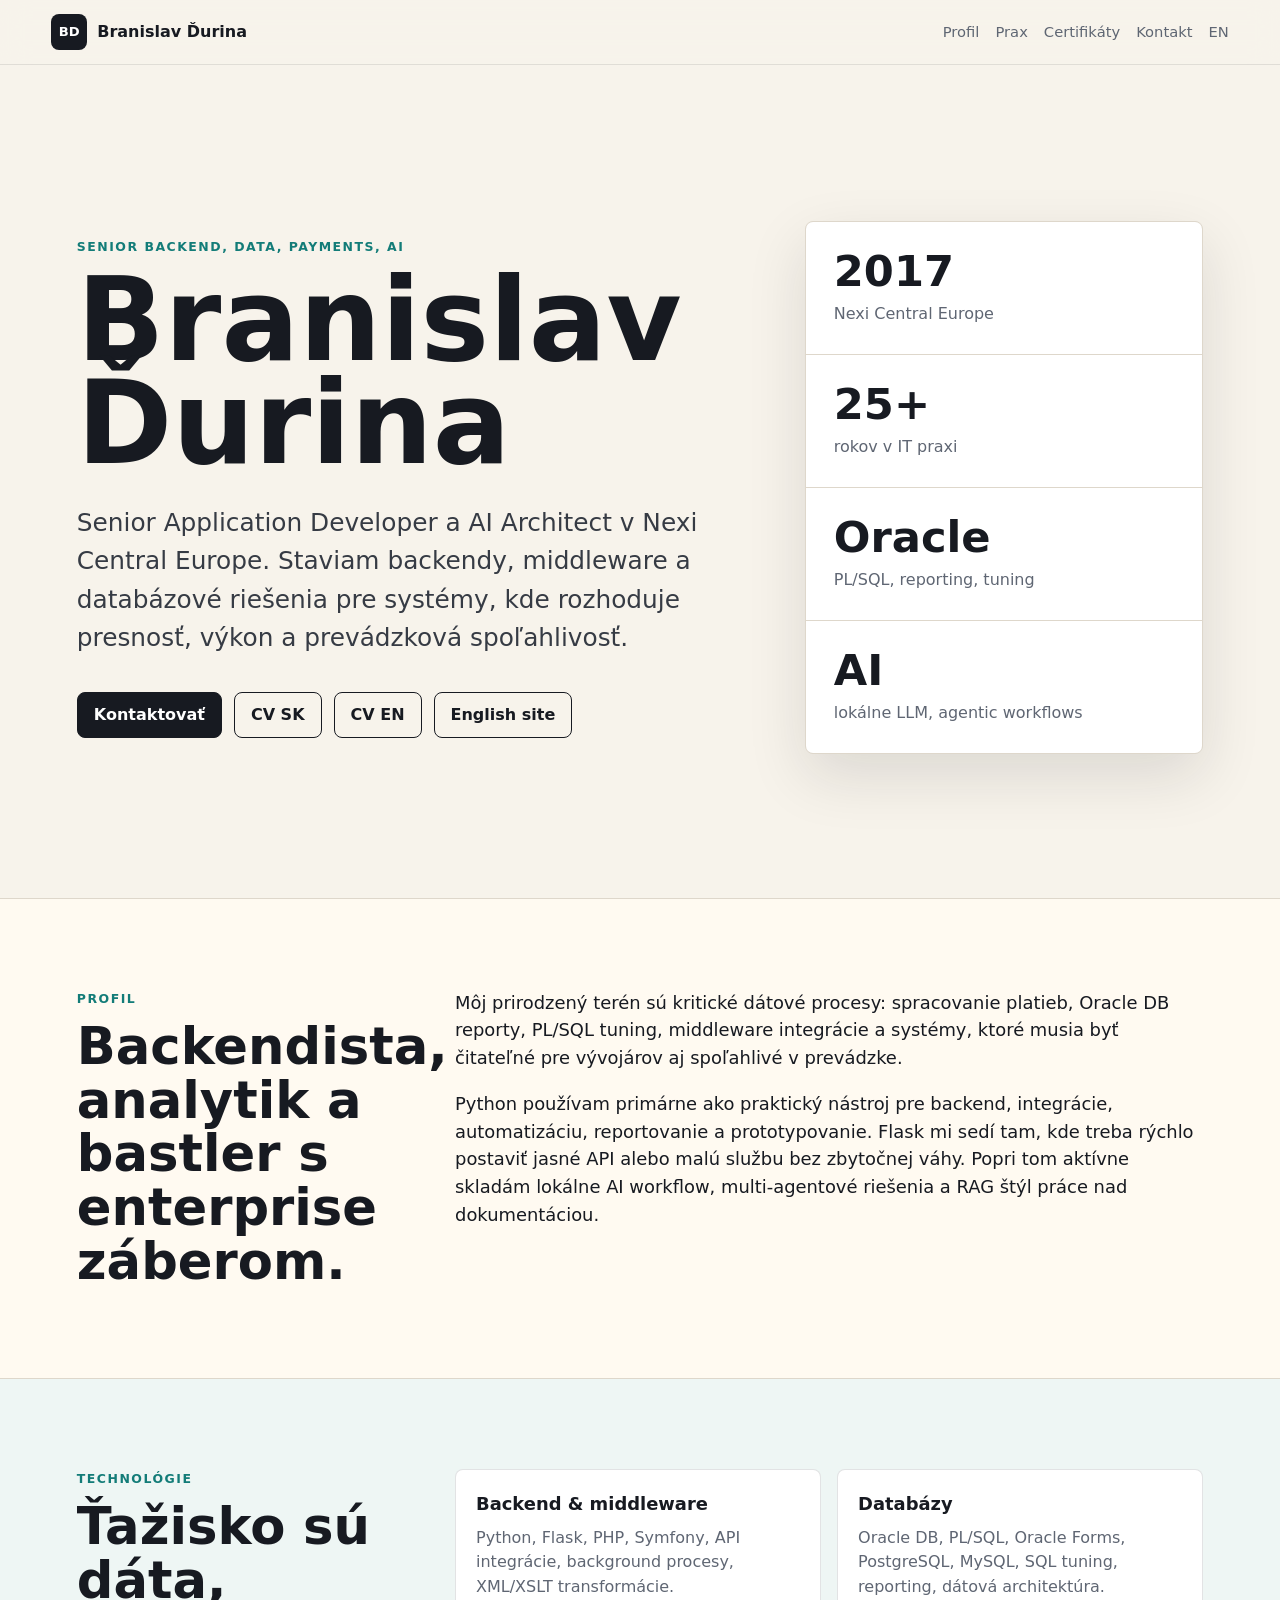
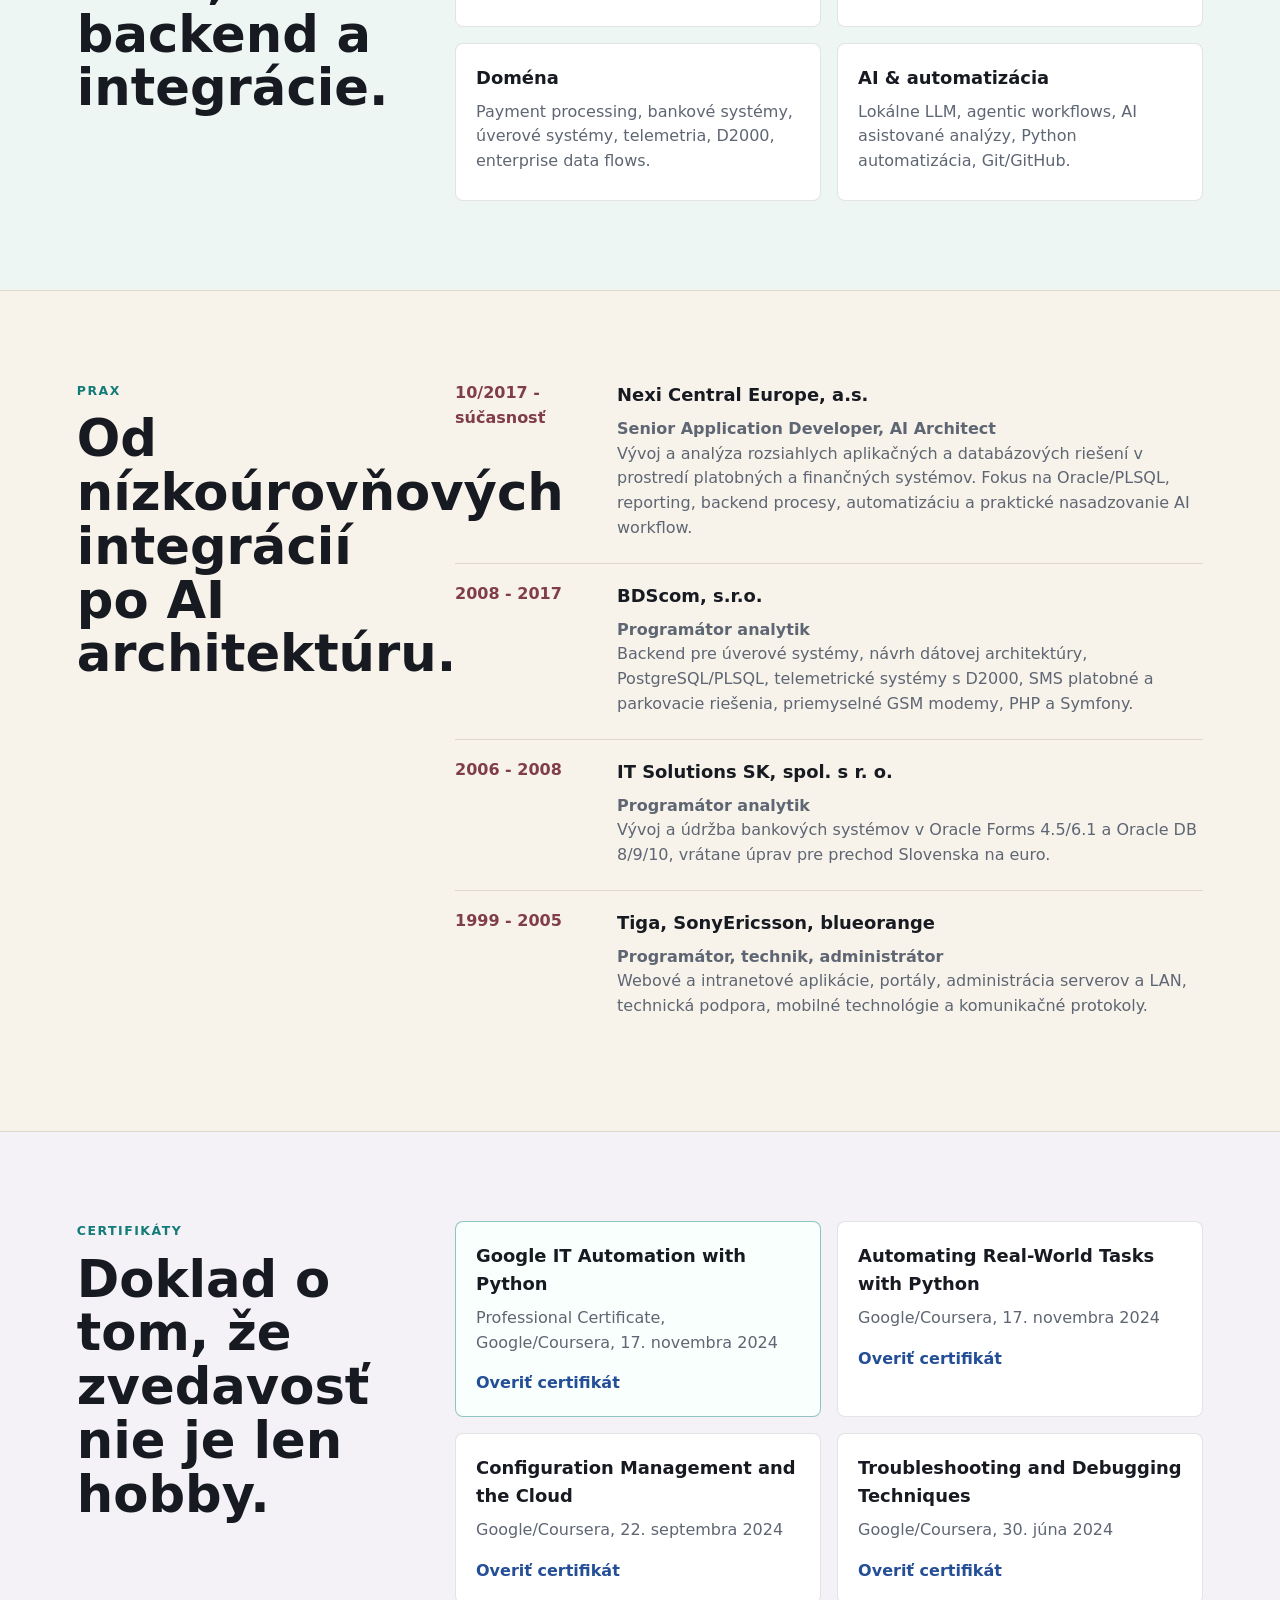
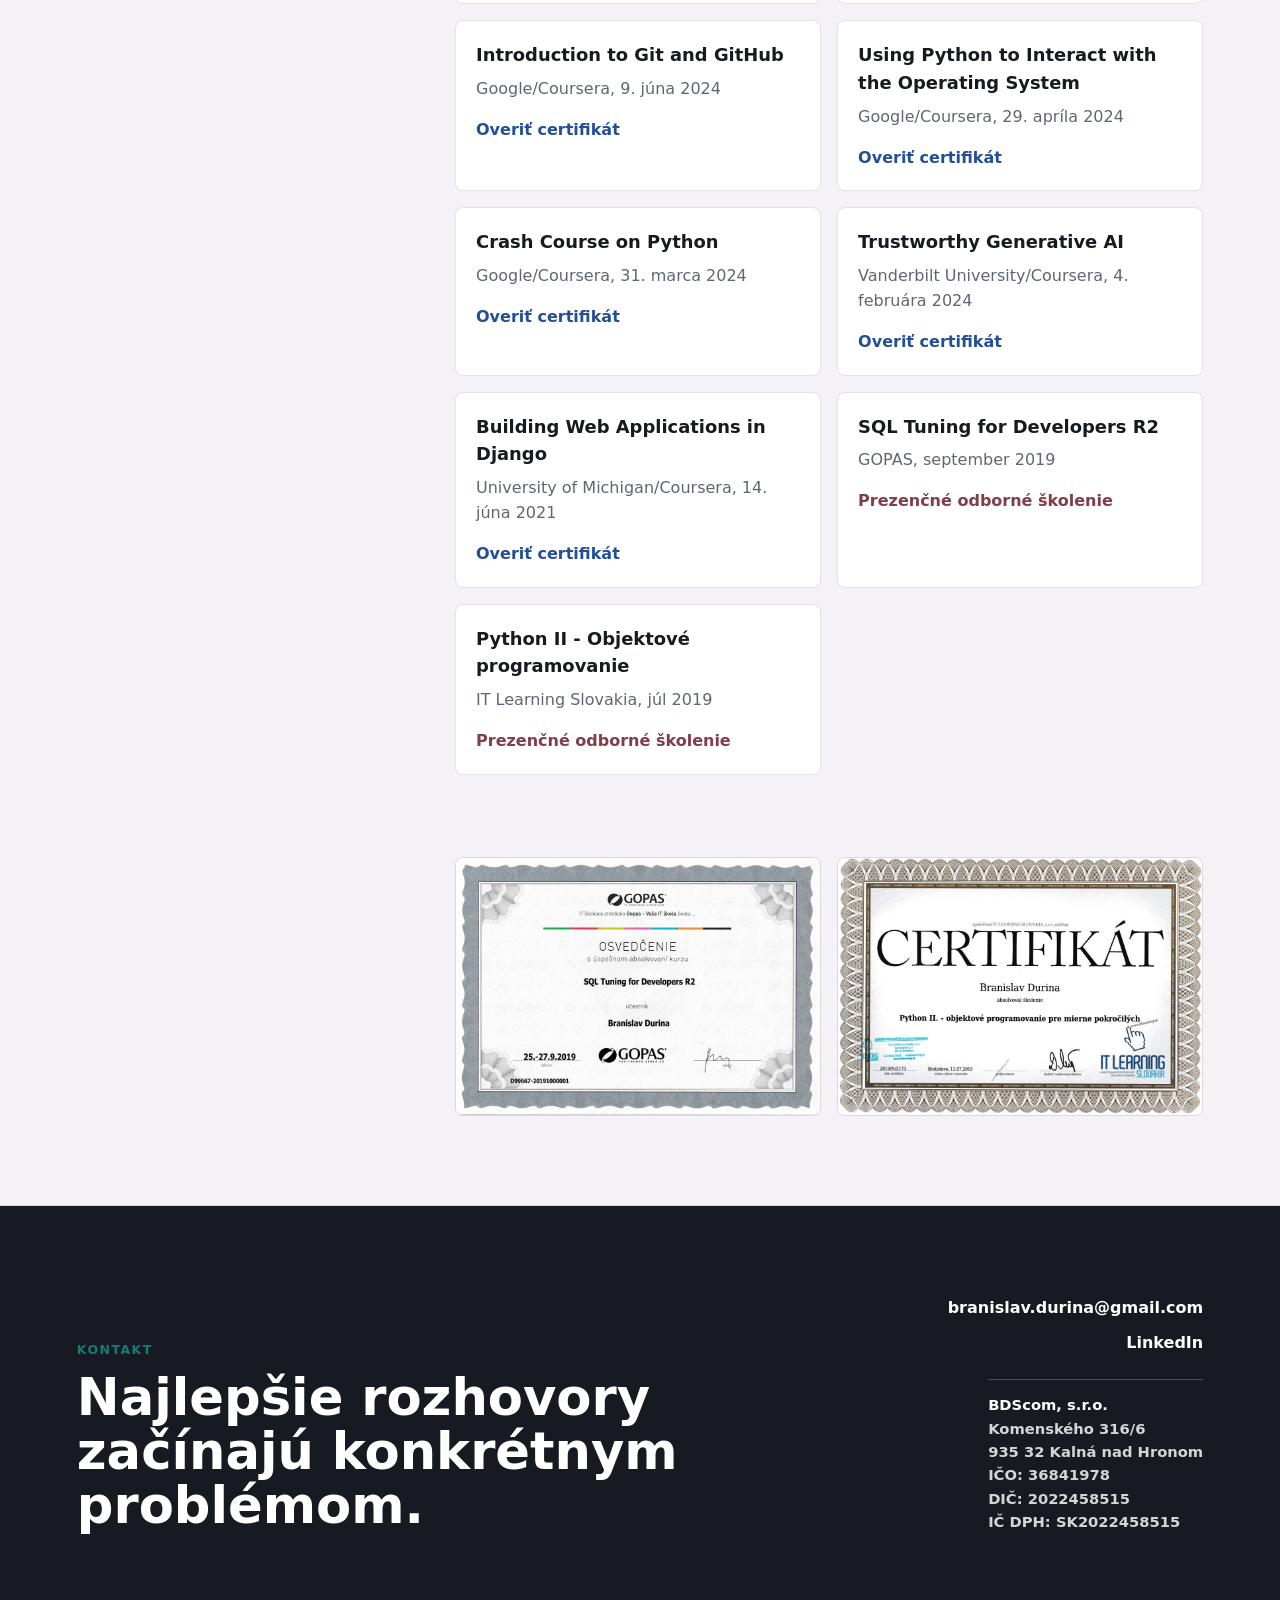
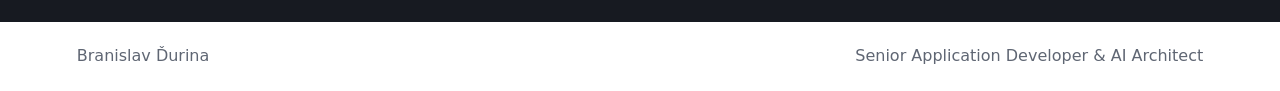
==== index.html @ f78b5ceb "Oprava nazvu domeny/odkazu na GitHub v index.html a index-en.html" ====
<!doctype html>
<html lang="sk">
<head>
  <meta charset="utf-8">
  <meta name="viewport" content="width=device-width, initial-scale=1">
  <title>Branislav Ďurina | Senior Application Developer & AI Architect</title>
  <meta name="description" content="Osobná prezentácia Branislava Ďurinu: senior backend vývoj, Oracle/PL/SQL, payment processing, middleware a AI architektúra.">
  <meta property="og:title" content="Branislav Ďurina | Senior Application Developer & AI Architect">
  <meta property="og:description" content="Backend, databázy, platobné systémy, middleware a praktická AI architektúra.">
  <meta property="og:type" content="website">
  <link rel="stylesheet" href="styles.css">
  <script type="application/ld+json">
  {
    "@context": "https://schema.org",
    "@type": "Person",
    "name": "Branislav Ďurina",
    "jobTitle": "Senior Application Developer, AI Architect",
    "email": "mailto:branislav.durina@gmail.com",
    "url": "https://branislavdurina.github.io/",
    "sameAs": ["https://www.linkedin.com/in/branislav-durina-622121284/"],
    "worksFor": {
      "@type": "Organization",
      "name": "Nexi Central Europe, a.s."
    },
    "knowsAbout": ["Python", "Flask", "Oracle Database", "PL/SQL", "PostgreSQL", "Payment processing", "Middleware", "AI architecture", "Agentic workflows"]
  }
  </script>
  <script type="text/javascript">
    (function(c,l,a,r,i,t,y){
        c[a]=c[a]||function(){(c[a].q=c[a].q||[]).push(arguments)};
        t=l.createElement(r);t.async=1;t.src="https://www.clarity.ms/tag/"+i;
        y=l.getElementsByTagName(r)[0];y.parentNode.insertBefore(t,y);
    })(window, document, "clarity", "script", "x1aprv303j");
</script>
</head>
<body>
  <header class="site-header">
    <a class="brand" href="#top" aria-label="Branislav Ďurina">
      <span class="brand-mark">BD</span>
      <span>Branislav Ďurina</span>
    </a>
    <nav class="nav" aria-label="Hlavná navigácia">
      <a href="#profile">Profil</a>
      <a href="#experience">Prax</a>
      <a href="#certificates">Certifikáty</a>
      <a href="#contact">Kontakt</a>
      <a href="index-en.html" lang="en">EN</a>
    </nav>
  </header>

  <main id="top">
    <section class="hero" aria-labelledby="hero-title">
      <div class="hero-copy">
        <p class="eyebrow">Senior backend, data, payments, AI</p>
        <h1 id="hero-title">Branislav Ďurina</h1>
        <p class="lead">
          Senior Application Developer a AI Architect v Nexi Central Europe.
          Staviam backendy, middleware a databázové riešenia pre systémy, kde
          rozhoduje presnosť, výkon a prevádzková spoľahlivosť.
        </p>
        <div class="hero-actions" aria-label="Rýchle odkazy">
          <a class="button primary" href="mailto:branislav.durina@gmail.com">Kontaktovať</a>
          <a class="button" href="cv-sk.html">CV SK</a>
          <a class="button" href="cv-en.html">CV EN</a>
          <a class="button" href="index-en.html" lang="en">English site</a>
        </div>
      </div>
      <aside class="signal-panel" aria-label="Profesionálne zameranie">
        <div>
          <span class="metric">2017</span>
          <span class="metric-label">Nexi Central Europe</span>
        </div>
        <div>
          <span class="metric">25+</span>
          <span class="metric-label">rokov v IT praxi</span>
        </div>
        <div>
          <span class="metric">Oracle</span>
          <span class="metric-label">PL/SQL, reporting, tuning</span>
        </div>
        <div>
          <span class="metric">AI</span>
          <span class="metric-label">lokálne LLM, agentic workflows</span>
        </div>
      </aside>
    </section>

    <section id="profile" class="band intro-band">
      <div class="section-heading">
        <p class="eyebrow">Profil</p>
        <h2>Backendista, analytik a bastler s enterprise záberom.</h2>
      </div>
      <div class="prose">
        <p>
          Môj prirodzený terén sú kritické dátové procesy: spracovanie platieb,
          Oracle DB reporty, PL/SQL tuning, middleware integrácie a systémy,
          ktoré musia byť čitateľné pre vývojárov aj spoľahlivé v prevádzke.
        </p>
        <p>
          Python používam primárne ako praktický nástroj pre backend, integrácie,
          automatizáciu, reportovanie a prototypovanie. Flask mi sedí tam, kde
          treba rýchlo postaviť jasné API alebo malú službu bez zbytočnej váhy.
          Popri tom aktívne skladám lokálne AI workflow, multi-agentové riešenia
          a RAG štýl práce nad dokumentáciou.
        </p>
      </div>
    </section>

    <section class="band stack-band" aria-labelledby="stack-title">
      <div class="section-heading">
        <p class="eyebrow">Technológie</p>
        <h2 id="stack-title">Ťažisko sú dáta, backend a integrácie.</h2>
      </div>
      <div class="stack-grid">
        <article class="stack-item">
          <h3>Backend & middleware</h3>
          <p>Python, Flask, PHP, Symfony, API integrácie, background procesy, XML/XSLT transformácie.</p>
        </article>
        <article class="stack-item">
          <h3>Databázy</h3>
          <p>Oracle DB, PL/SQL, Oracle Forms, PostgreSQL, MySQL, SQL tuning, reporting, dátová architektúra.</p>
        </article>
        <article class="stack-item">
          <h3>Doména</h3>
          <p>Payment processing, bankové systémy, úverové systémy, telemetria, D2000, enterprise data flows.</p>
        </article>
        <article class="stack-item">
          <h3>AI & automatizácia</h3>
          <p>Lokálne LLM, agentic workflows, AI asistované analýzy, Python automatizácia, Git/GitHub.</p>
        </article>
      </div>
    </section>

    <section id="experience" class="band timeline-band" aria-labelledby="experience-title">
      <div class="section-heading">
        <p class="eyebrow">Prax</p>
        <h2 id="experience-title">Od nízkoúrovňových integrácií po AI architektúru.</h2>
      </div>
      <div class="timeline">
        <article class="timeline-item">
          <div class="time">10/2017 - súčasnosť</div>
          <div>
            <h3>Nexi Central Europe, a.s.</h3>
            <p class="role">Senior Application Developer, AI Architect</p>
            <p>Vývoj a analýza rozsiahlych aplikačných a databázových riešení v prostredí platobných a finančných systémov. Fokus na Oracle/PLSQL, reporting, backend procesy, automatizáciu a praktické nasadzovanie AI workflow.</p>
          </div>
        </article>
        <article class="timeline-item">
          <div class="time">2008 - 2017</div>
          <div>
            <h3>BDScom, s.r.o.</h3>
            <p class="role">Programátor analytik</p>
            <p>Backend pre úverové systémy, návrh dátovej architektúry, PostgreSQL/PLSQL, telemetrické systémy s D2000, SMS platobné a parkovacie riešenia, priemyselné GSM modemy, PHP a Symfony.</p>
          </div>
        </article>
        <article class="timeline-item">
          <div class="time">2006 - 2008</div>
          <div>
            <h3>IT Solutions SK, spol. s r. o.</h3>
            <p class="role">Programátor analytik</p>
            <p>Vývoj a údržba bankových systémov v Oracle Forms 4.5/6.1 a Oracle DB 8/9/10, vrátane úprav pre prechod Slovenska na euro.</p>
          </div>
        </article>
        <article class="timeline-item">
          <div class="time">1999 - 2005</div>
          <div>
            <h3>Tiga, SonyEricsson, blueorange</h3>
            <p class="role">Programátor, technik, administrátor</p>
            <p>Webové a intranetové aplikácie, portály, administrácia serverov a LAN, technická podpora, mobilné technológie a komunikačné protokoly.</p>
          </div>
        </article>
      </div>
    </section>

    <section id="certificates" class="band cert-band" aria-labelledby="cert-title">
      <div class="section-heading">
        <p class="eyebrow">Certifikáty</p>
        <h2 id="cert-title">Doklad o tom, že zvedavosť nie je len hobby.</h2>
      </div>
      <div class="cert-grid">
        <article class="cert-card featured">
          <h3>Google IT Automation with Python</h3>
          <p>Professional Certificate, Google/Coursera, 17. novembra 2024</p>
          <a href="https://coursera.org/verify/professional-cert/6PUX1613VMT2">Overiť certifikát</a>
        </article>
        <article class="cert-card">
          <h3>Automating Real-World Tasks with Python</h3>
          <p>Google/Coursera, 17. novembra 2024</p>
          <a href="https://coursera.org/verify/0P07EY0A3JIQ">Overiť certifikát</a>
        </article>
        <article class="cert-card">
          <h3>Configuration Management and the Cloud</h3>
          <p>Google/Coursera, 22. septembra 2024</p>
          <a href="https://coursera.org/verify/G2LVGT5CZKJ5">Overiť certifikát</a>
        </article>
        <article class="cert-card">
          <h3>Troubleshooting and Debugging Techniques</h3>
          <p>Google/Coursera, 30. júna 2024</p>
          <a href="https://coursera.org/verify/4E97GPVCS6V2">Overiť certifikát</a>
        </article>
        <article class="cert-card">
          <h3>Introduction to Git and GitHub</h3>
          <p>Google/Coursera, 9. júna 2024</p>
          <a href="https://coursera.org/verify/ED6C5YABGMQM">Overiť certifikát</a>
        </article>
        <article class="cert-card">
          <h3>Using Python to Interact with the Operating System</h3>
          <p>Google/Coursera, 29. apríla 2024</p>
          <a href="https://coursera.org/verify/3Q5EME3G4PT9">Overiť certifikát</a>
        </article>
        <article class="cert-card">
          <h3>Crash Course on Python</h3>
          <p>Google/Coursera, 31. marca 2024</p>
          <a href="https://coursera.org/verify/9P7S3YLVNGZR">Overiť certifikát</a>
        </article>
        <article class="cert-card">
          <h3>Trustworthy Generative AI</h3>
          <p>Vanderbilt University/Coursera, 4. februára 2024</p>
          <a href="https://coursera.org/verify/542493R3677S">Overiť certifikát</a>
        </article>
        <article class="cert-card">
          <h3>Building Web Applications in Django</h3>
          <p>University of Michigan/Coursera, 14. júna 2021</p>
          <a href="https://coursera.org/verify/PNFKXG9GSY5X">Overiť certifikát</a>
        </article>
        <article class="cert-card">
          <h3>SQL Tuning for Developers R2</h3>
          <p>GOPAS, september 2019</p>
          <span class="cert-note">Prezenčné odborné školenie</span>
        </article>
        <article class="cert-card">
          <h3>Python II - Objektové programovanie</h3>
          <p>IT Learning Slovakia, júl 2019</p>
          <span class="cert-note">Prezenčné odborné školenie</span>
        </article>
      </div>
      <div class="certificate-media" aria-label="Náhľady prezenčných certifikátov">
        <img src="assets/certificate-1.jpg" alt="Náhľad prezenčného odborného certifikátu Branislava Ďurinu">
        <img src="assets/certificate-2.jpg" alt="Náhľad prezenčného odborného certifikátu Branislava Ďurinu">
      </div>
    </section>

    <section id="contact" class="contact-band" aria-labelledby="contact-title">
      <div>
        <p class="eyebrow">Kontakt</p>
        <h2 id="contact-title">Najlepšie rozhovory začínajú konkrétnym problémom.</h2>
      </div>
      <div class="contact-links">
        <a href="mailto:branislav.durina@gmail.com">branislav.durina@gmail.com</a>
        <a href="https://www.linkedin.com/in/branislav-durina-622121284/">LinkedIn</a>
        <div class="company-card" aria-label="Firemné údaje">
          <strong>BDScom, s.r.o.</strong>
          <span>Komenského 316/6</span>
          <span>935 32 Kalná nad Hronom</span>
          <span>IČO: 36841978</span>
          <span>DIČ: 2022458515</span>
          <span>IČ DPH: SK2022458515</span>
        </div>
      </div>
    </section>
  </main>

  <footer class="footer">
    <span>Branislav Ďurina</span>
    <span>Senior Application Developer & AI Architect</span>
  </footer>
</body>
</html>
---- styles.css ----
:root {
  --ink: #171a21;
  --muted: #5f6673;
  --paper: #f7f3eb;
  --surface: #ffffff;
  --line: #ded7cb;
  --teal: #137c78;
  --blue: #244f96;
  --wine: #803d4a;
  --amber: #b47b22;
  --shadow: 0 22px 60px rgba(23, 26, 33, 0.12);
}

* {
  box-sizing: border-box;
}

html {
  scroll-behavior: smooth;
}

body {
  margin: 0;
  color: var(--ink);
  background: var(--paper);
  font-family: Inter, ui-sans-serif, system-ui, -apple-system, BlinkMacSystemFont, "Segoe UI", sans-serif;
  line-height: 1.55;
}

a {
  color: inherit;
}

.site-header {
  position: sticky;
  top: 0;
  z-index: 10;
  display: flex;
  align-items: center;
  justify-content: space-between;
  gap: 24px;
  padding: 14px clamp(18px, 4vw, 56px);
  border-bottom: 1px solid rgba(23, 26, 33, 0.1);
  background: rgba(247, 243, 235, 0.92);
  backdrop-filter: blur(14px);
}

.brand {
  display: inline-flex;
  align-items: center;
  gap: 10px;
  text-decoration: none;
  font-weight: 760;
}

.brand-mark {
  display: grid;
  width: 36px;
  height: 36px;
  place-items: center;
  border-radius: 8px;
  color: #fff;
  background: var(--ink);
  font-size: 0.82rem;
}

.nav {
  display: flex;
  flex-wrap: wrap;
  justify-content: flex-end;
  gap: 16px;
  color: var(--muted);
  font-size: 0.92rem;
}

.nav a,
.contact-links a,
.cert-card a {
  text-decoration: none;
}

.nav a:hover,
.contact-links a:hover,
.cert-card a:hover {
  color: var(--teal);
}

.hero {
  min-height: calc(100vh - 66px);
  display: grid;
  grid-template-columns: minmax(0, 1.25fr) minmax(280px, 0.75fr);
  align-items: center;
  gap: clamp(28px, 5vw, 72px);
  padding: clamp(48px, 7vw, 96px) clamp(18px, 6vw, 88px) clamp(42px, 6vw, 80px);
  border-bottom: 1px solid var(--line);
}

.hero h1 {
  margin: 0;
  font-size: clamp(3.4rem, 9vw, 8.5rem);
  line-height: 0.9;
  letter-spacing: 0;
}

.lead {
  max-width: 780px;
  margin: 28px 0 0;
  font-size: clamp(1.15rem, 2.1vw, 1.55rem);
  color: #363b44;
}

.eyebrow {
  margin: 0 0 12px;
  color: var(--teal);
  font-size: 0.78rem;
  font-weight: 800;
  letter-spacing: 0.12em;
  text-transform: uppercase;
}

.hero-actions {
  display: flex;
  flex-wrap: wrap;
  gap: 12px;
  margin-top: 34px;
}

.button {
  display: inline-flex;
  min-height: 44px;
  align-items: center;
  justify-content: center;
  padding: 10px 16px;
  border: 1px solid var(--ink);
  border-radius: 8px;
  background: transparent;
  color: var(--ink);
  text-decoration: none;
  font-weight: 760;
}

.button.primary {
  background: var(--ink);
  color: #fff;
}

.signal-panel {
  display: grid;
  gap: 1px;
  overflow: hidden;
  border: 1px solid var(--line);
  border-radius: 8px;
  background: var(--line);
  box-shadow: var(--shadow);
}

.signal-panel > div {
  padding: clamp(18px, 3vw, 28px);
  background: var(--surface);
}

.metric {
  display: block;
  font-size: clamp(1.6rem, 4vw, 2.7rem);
  line-height: 1;
  font-weight: 840;
}

.metric-label {
  display: block;
  margin-top: 8px;
  color: var(--muted);
}

.band {
  display: grid;
  grid-template-columns: minmax(220px, 0.42fr) minmax(0, 1fr);
  gap: clamp(28px, 5vw, 72px);
  padding: clamp(56px, 7vw, 96px) clamp(18px, 6vw, 88px);
  border-bottom: 1px solid var(--line);
}

.intro-band {
  background: #fffaf1;
}

.stack-band {
  background: #eef6f4;
}

.timeline-band {
  background: #f7f3eb;
}

.cert-band {
  background: #f4f1f7;
}

.section-heading h2,
.contact-band h2 {
  margin: 0;
  max-width: 680px;
  font-size: clamp(1.8rem, 4vw, 3.5rem);
  line-height: 1.05;
  letter-spacing: 0;
}

.prose {
  max-width: 820px;
  font-size: clamp(1.03rem, 1.4vw, 1.22rem);
}

.prose p {
  margin: 0 0 18px;
}

.stack-grid,
.cert-grid {
  display: grid;
  grid-template-columns: repeat(2, minmax(0, 1fr));
  gap: 16px;
}

.stack-item,
.cert-card {
  min-height: 158px;
  padding: 20px;
  border: 1px solid rgba(23, 26, 33, 0.12);
  border-radius: 8px;
  background: var(--surface);
}

.stack-item h3,
.cert-card h3,
.timeline-item h3 {
  margin: 0 0 8px;
  font-size: 1.12rem;
}

.stack-item p,
.cert-card p,
.timeline-item p {
  margin: 0;
  color: var(--muted);
}

.cert-card a {
  display: inline-flex;
  margin-top: 16px;
  color: var(--blue);
  font-weight: 760;
}

.timeline {
  display: grid;
  gap: 18px;
}

.timeline-item {
  display: grid;
  grid-template-columns: 140px minmax(0, 1fr);
  gap: 22px;
  padding: 0 0 22px;
  border-bottom: 1px solid var(--line);
}

.timeline-item:last-child {
  border-bottom: 0;
}

.time {
  color: var(--wine);
  font-weight: 820;
}

.role {
  margin-bottom: 10px;
  color: var(--ink);
  font-weight: 740;
}

.certificate-media {
  grid-column: 2;
  display: grid;
  grid-template-columns: repeat(2, minmax(0, 1fr));
  gap: 16px;
  margin-top: 18px;
}

.certificate-media img {
  width: 100%;
  aspect-ratio: 1.414 / 1;
  object-fit: cover;
  border: 1px solid rgba(23, 26, 33, 0.16);
  border-radius: 8px;
  background: #fff;
}

.contact-band {
  display: grid;
  grid-template-columns: minmax(0, 1fr) auto;
  gap: 28px;
  align-items: end;
  padding: clamp(56px, 7vw, 96px) clamp(18px, 6vw, 88px);
  background: var(--ink);
  color: #fff;
}

.contact-links {
  display: grid;
  gap: 10px;
  justify-items: end;
  font-weight: 760;
}

.footer {
  display: flex;
  justify-content: space-between;
  gap: 18px;
  padding: 22px clamp(18px, 6vw, 88px);
  color: var(--muted);
  background: #fff;
}

@media (max-width: 860px) {
  .site-header {
    align-items: flex-start;
    flex-direction: column;
  }

  .nav {
    justify-content: flex-start;
  }

  .hero,
  .band,
  .contact-band {
    grid-template-columns: 1fr;
  }

  .hero {
    min-height: auto;
  }

  .certificate-media {
    grid-column: 1;
  }

  .contact-links {
    justify-items: start;
  }
}

@media (max-width: 620px) {
  .stack-grid,
  .cert-grid,
  .certificate-media {
    grid-template-columns: 1fr;
  }

  .timeline-item {
    grid-template-columns: 1fr;
    gap: 8px;
  }

  .footer {
    flex-direction: column;
  }
}

@media print {
  .site-header,
  .hero-actions,
  .footer {
    display: none;
  }

  body {
    background: #fff;
    color: #000;
  }

  .hero,
  .band,
  .contact-band {
    min-height: 0;
    display: block;
    padding: 24px 0;
    border-bottom: 1px solid #bbb;
    background: #fff;
    color: #000;
  }
}


.cert-card.featured {
  border-color: rgba(19, 124, 120, 0.45);
  background: #f8fffd;
}

.cert-note {
  display: inline-flex;
  margin-top: 16px;
  color: var(--wine);
  font-weight: 760;
}


.company-card {
  display: grid;
  gap: 2px;
  margin-top: 14px;
  padding-top: 14px;
  border-top: 1px solid rgba(255, 255, 255, 0.22);
  color: rgba(255, 255, 255, 0.82);
  font-size: 0.92rem;
  line-height: 1.45;
}

.company-card strong {
  color: #fff;
}
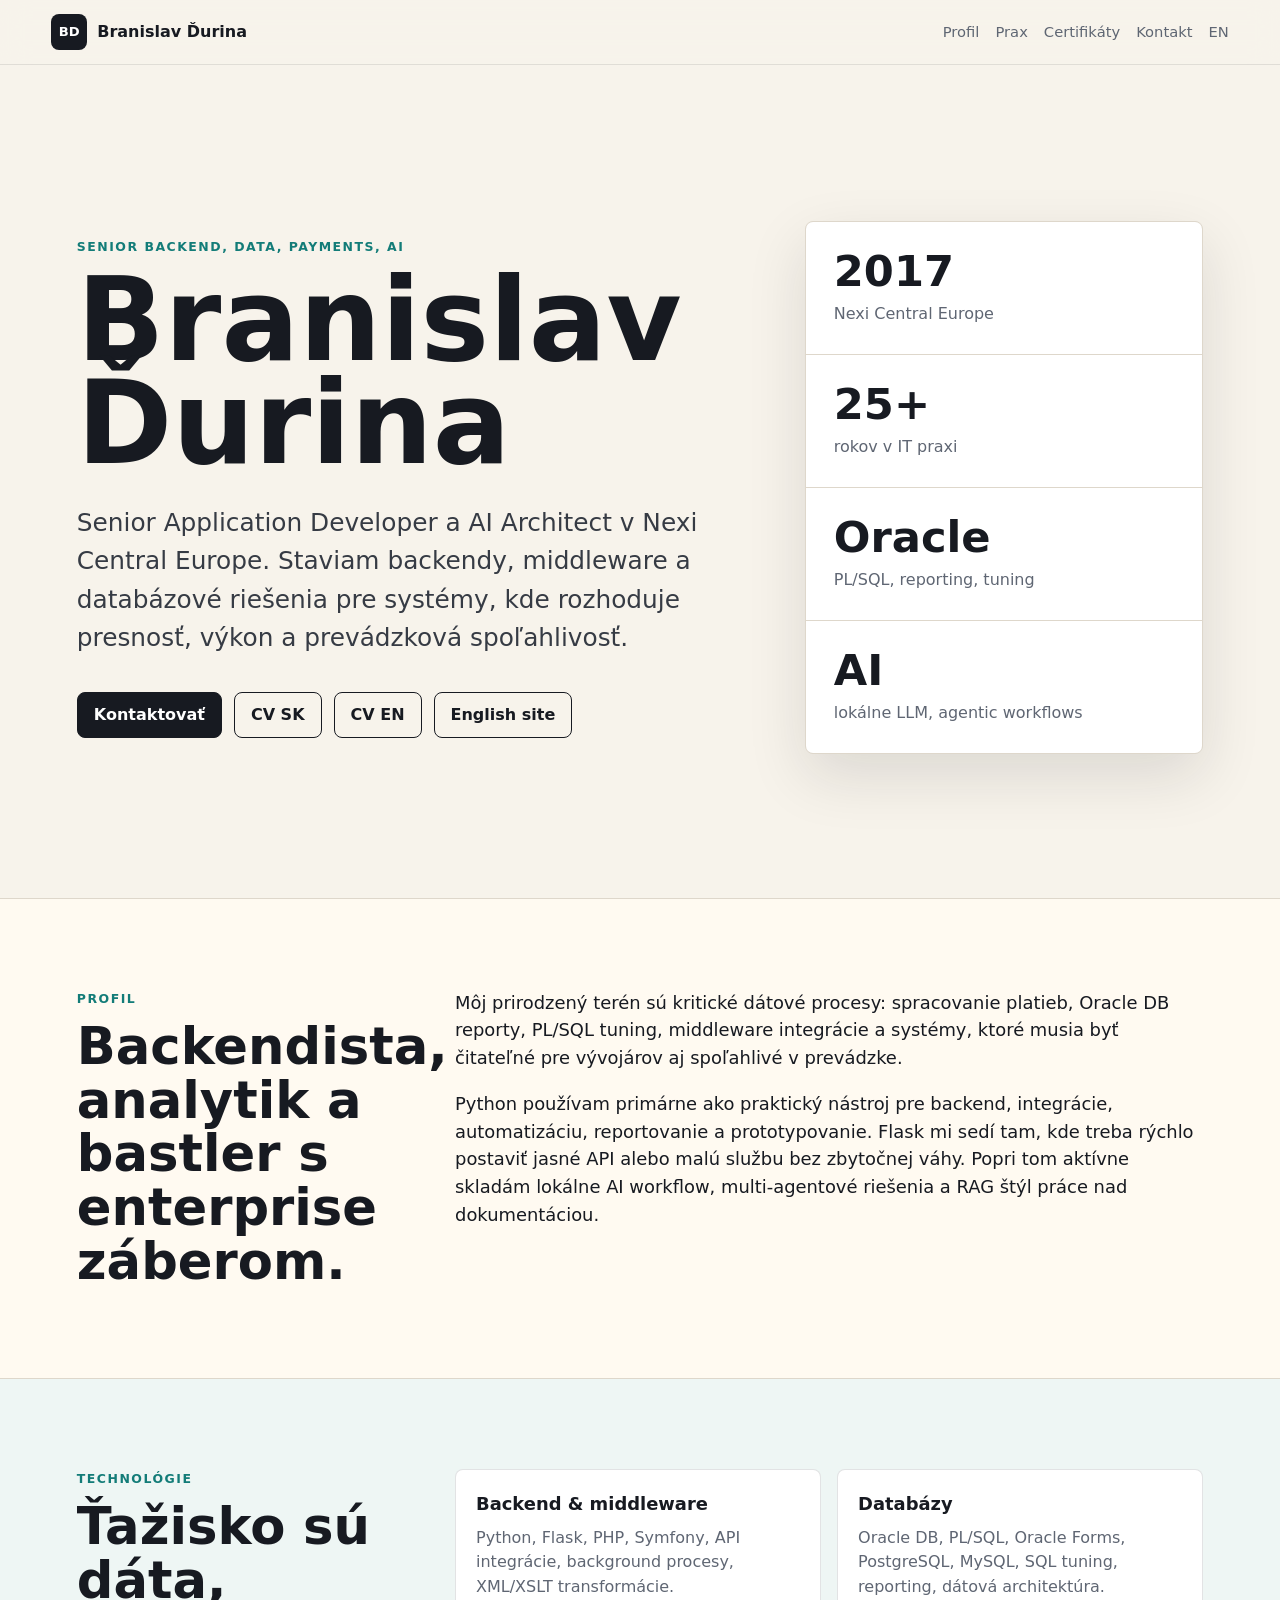
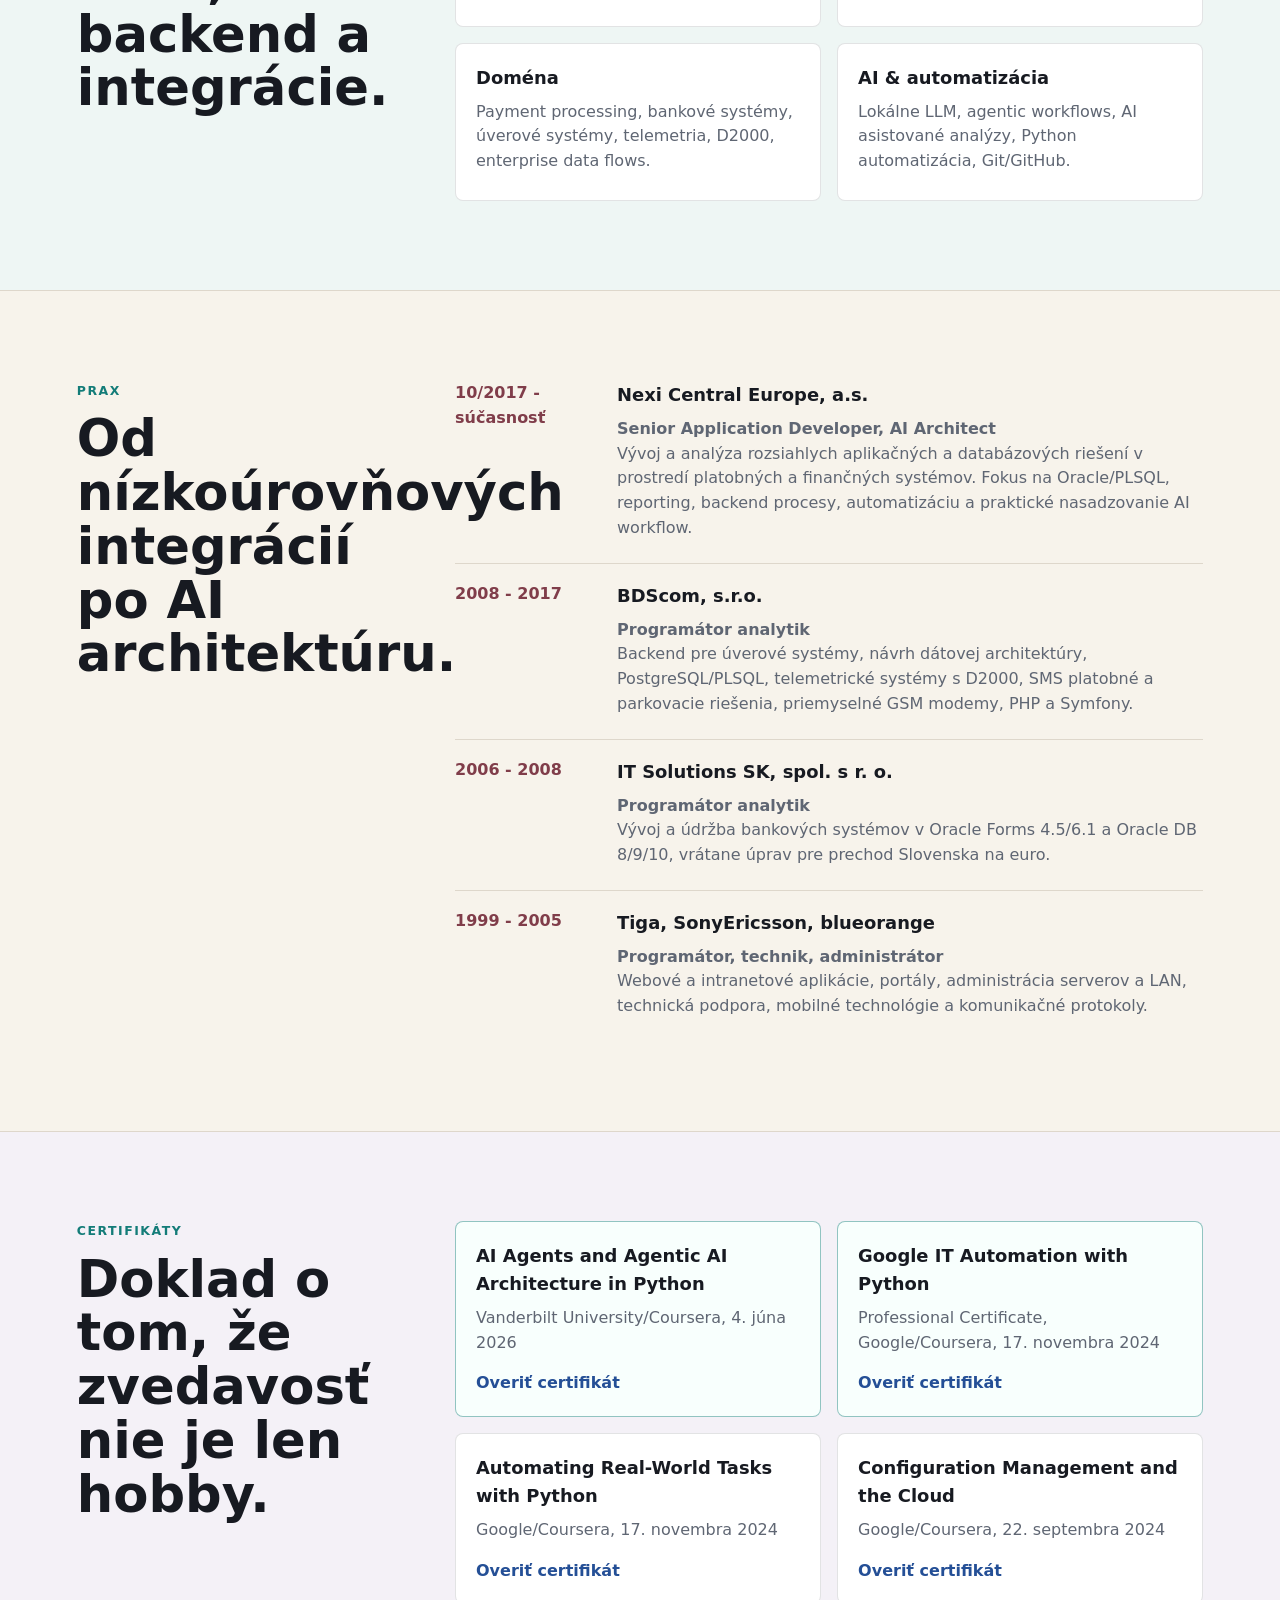
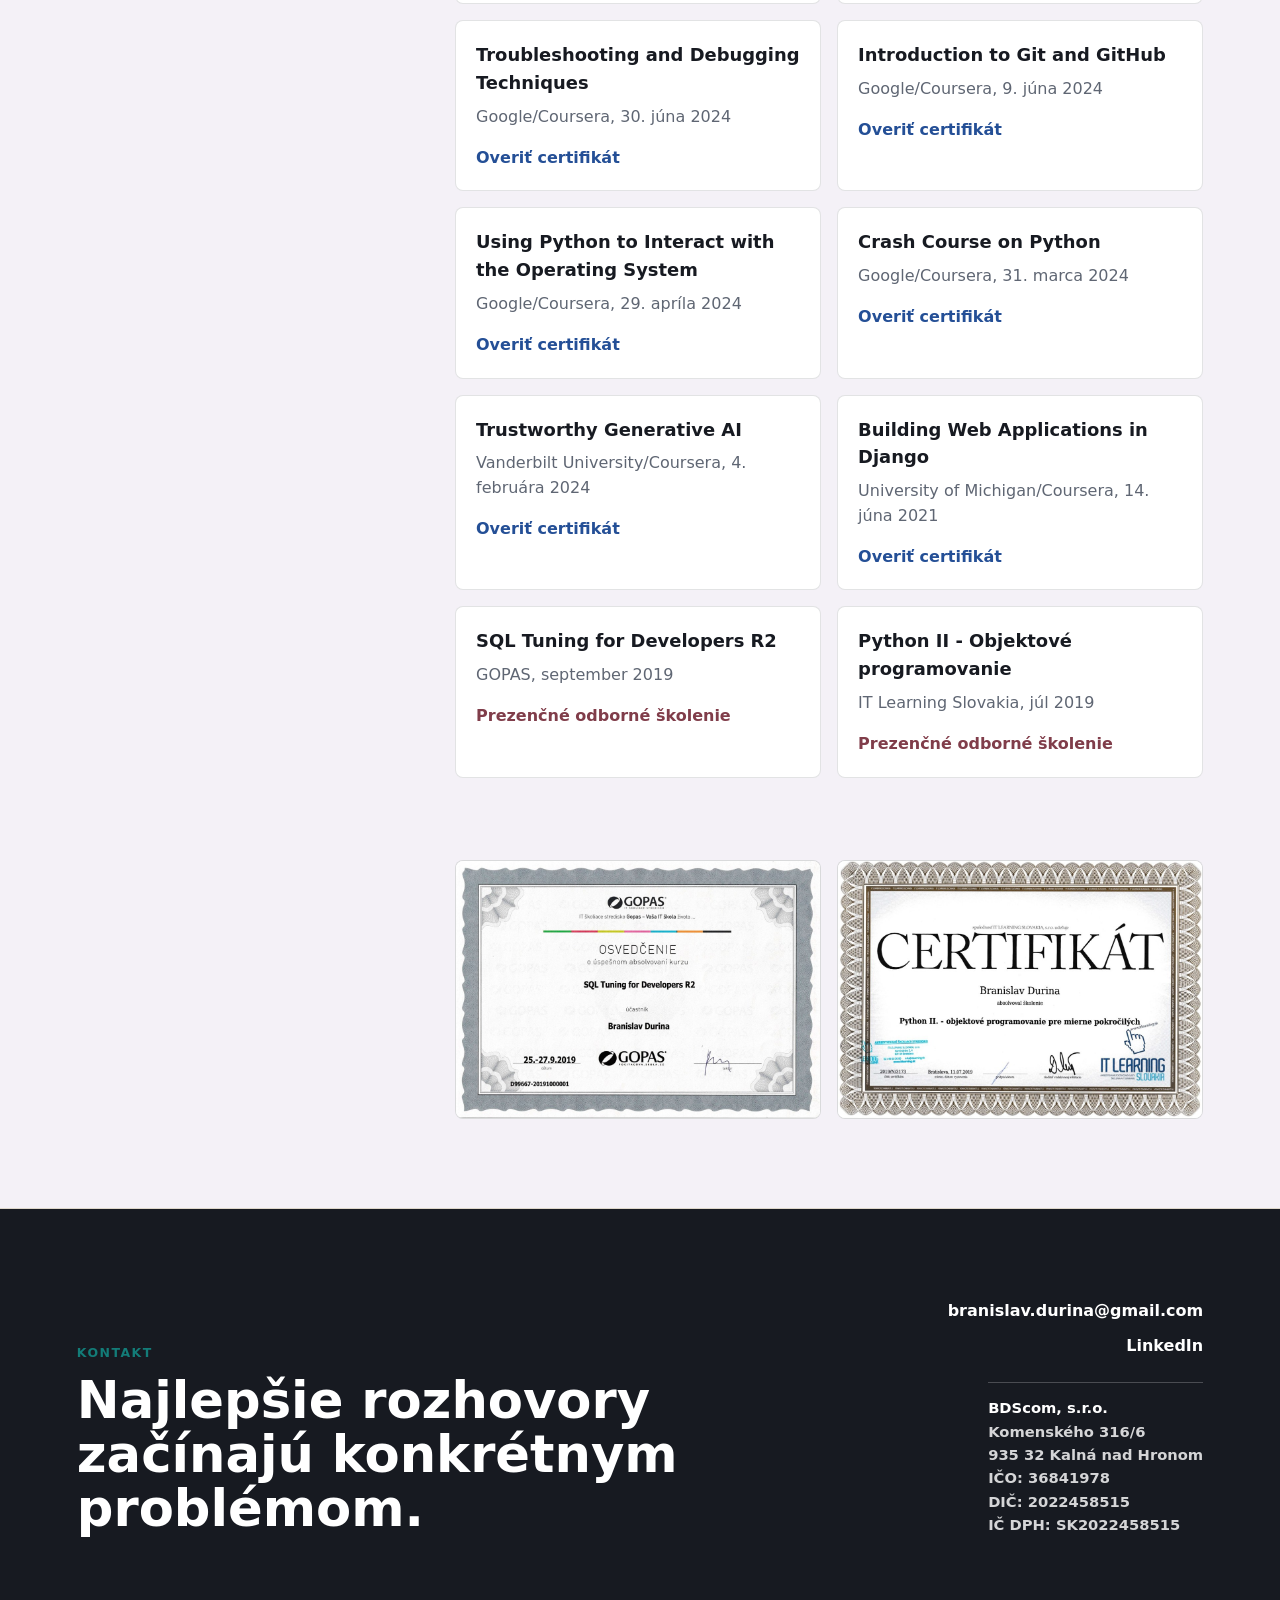
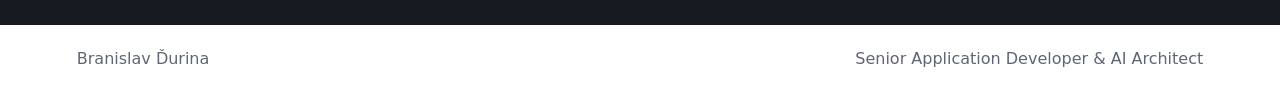
==== commit 3477b3cb: "AI certifikat z orchestracie" ====
--- a/index.html
+++ b/index.html
@@ -25,6 +25,15 @@
     "knowsAbout": ["Python", "Flask", "Oracle Database", "PL/SQL", "PostgreSQL", "Payment processing", "Middleware", "AI architecture", "Agentic workflows"]
   }
   </script>
+  <!-- Google tag (gtag.js) -->
+  <script async src="https://www.googletagmanager.com/gtag/js?id=G-E6BMVDV54V"></script>
+  <script>
+    window.dataLayer = window.dataLayer || [];
+    function gtag(){dataLayer.push(arguments);}
+    gtag('js', new Date());
+
+    gtag('config', 'G-E6BMVDV54V');
+  </script>
   <script type="text/javascript">
     (function(c,l,a,r,i,t,y){
         c[a]=c[a]||function(){(c[a].q=c[a].q||[]).push(arguments)};
@@ -179,6 +188,11 @@
       </div>
       <div class="cert-grid">
         <article class="cert-card featured">
+          <h3>AI Agents and Agentic AI Architecture in Python</h3>
+          <p>Vanderbilt University/Coursera, 4. júna 2026</p>
+          <a href="https://www.coursera.org/account/accomplishments/verify/810QAFETGCQF">Overiť certifikát</a>
+        </article>
+        <article class="cert-card featured">
           <h3>Google IT Automation with Python</h3>
           <p>Professional Certificate, Google/Coursera, 17. novembra 2024</p>
           <a href="https://coursera.org/verify/professional-cert/6PUX1613VMT2">Overiť certifikát</a>
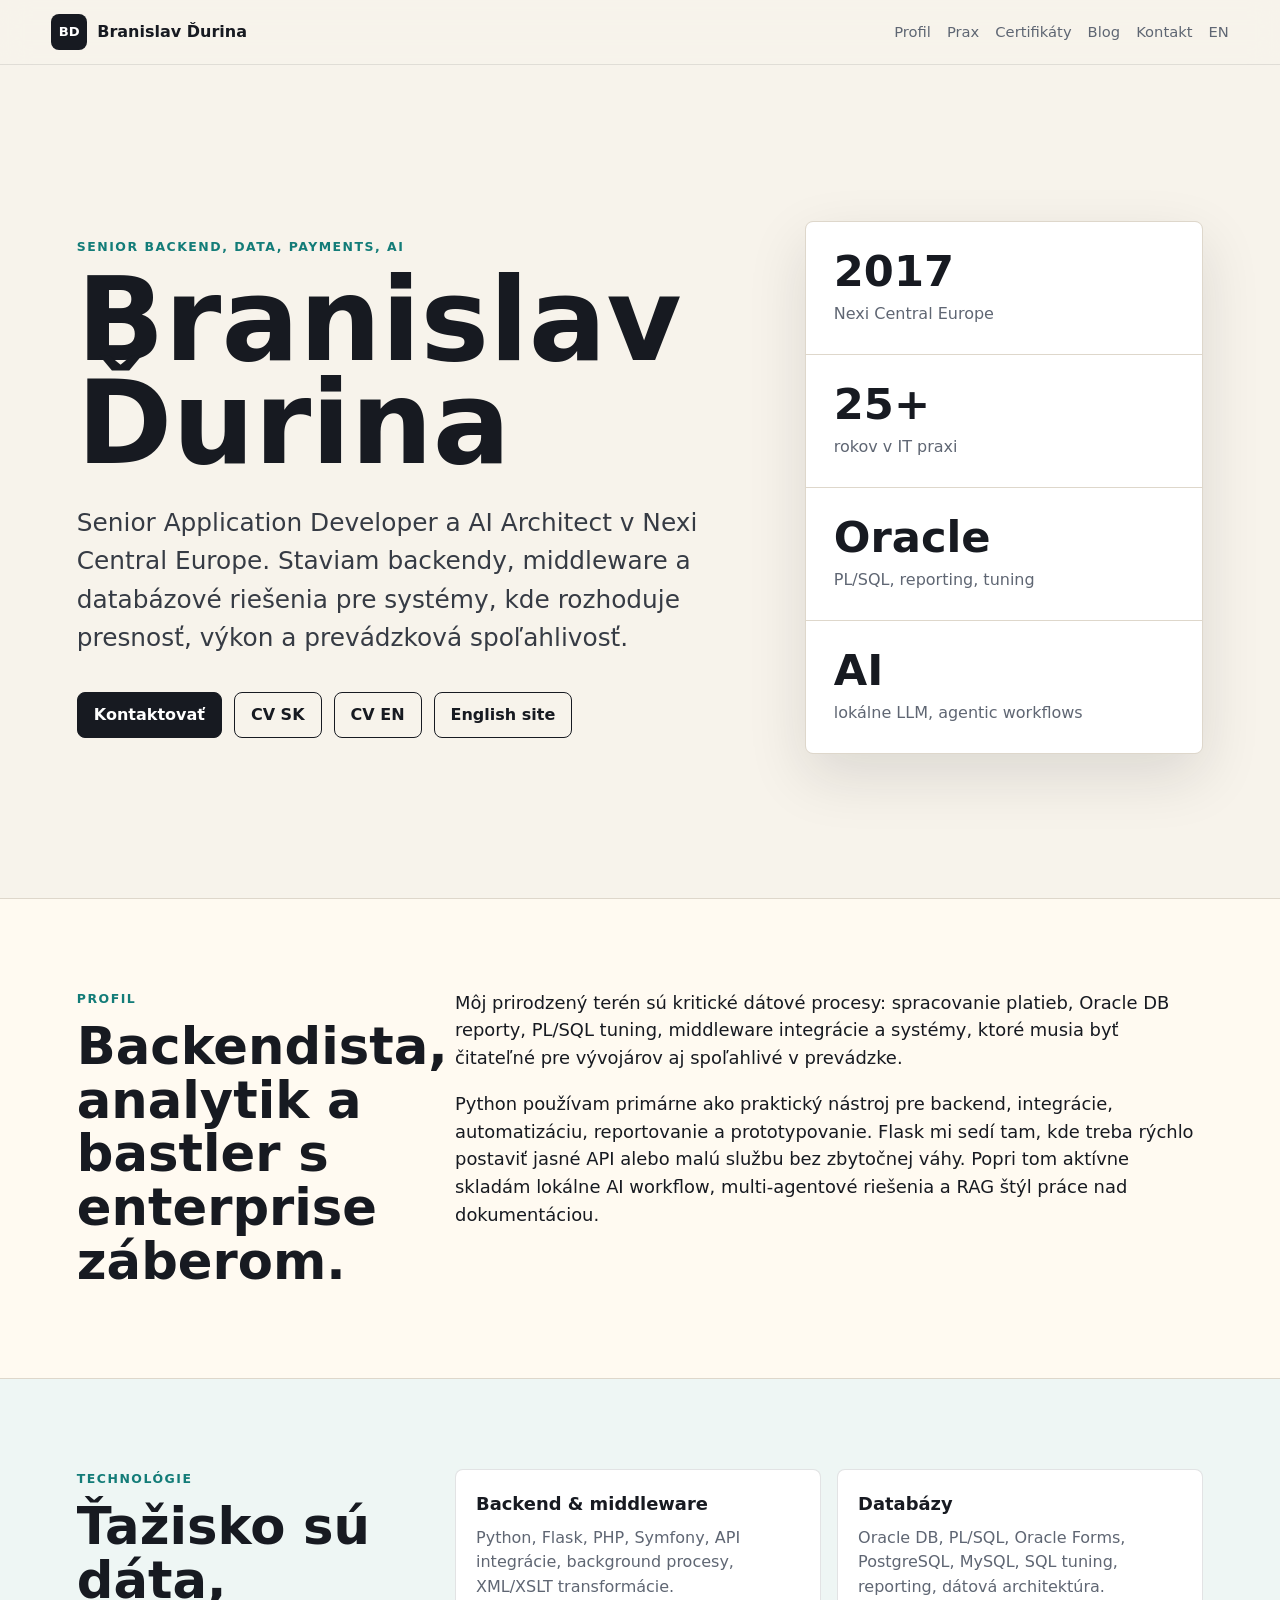
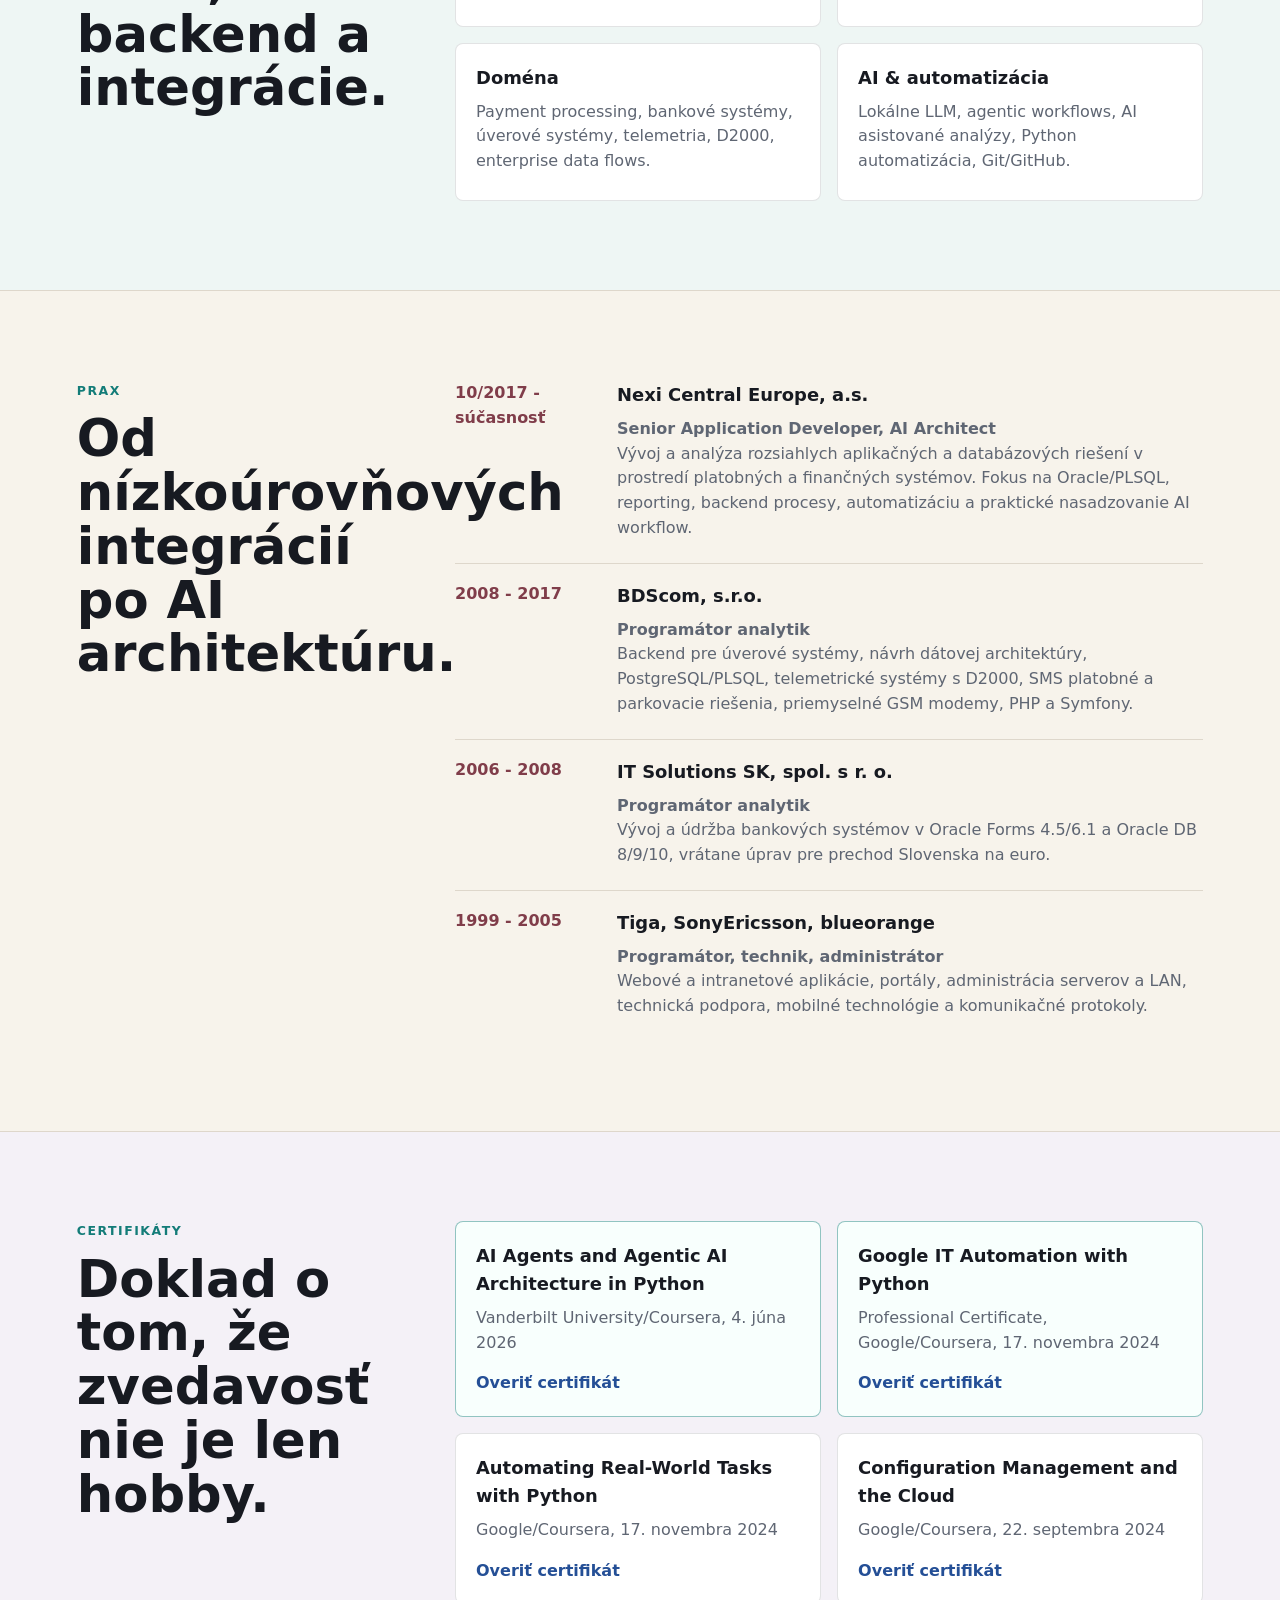
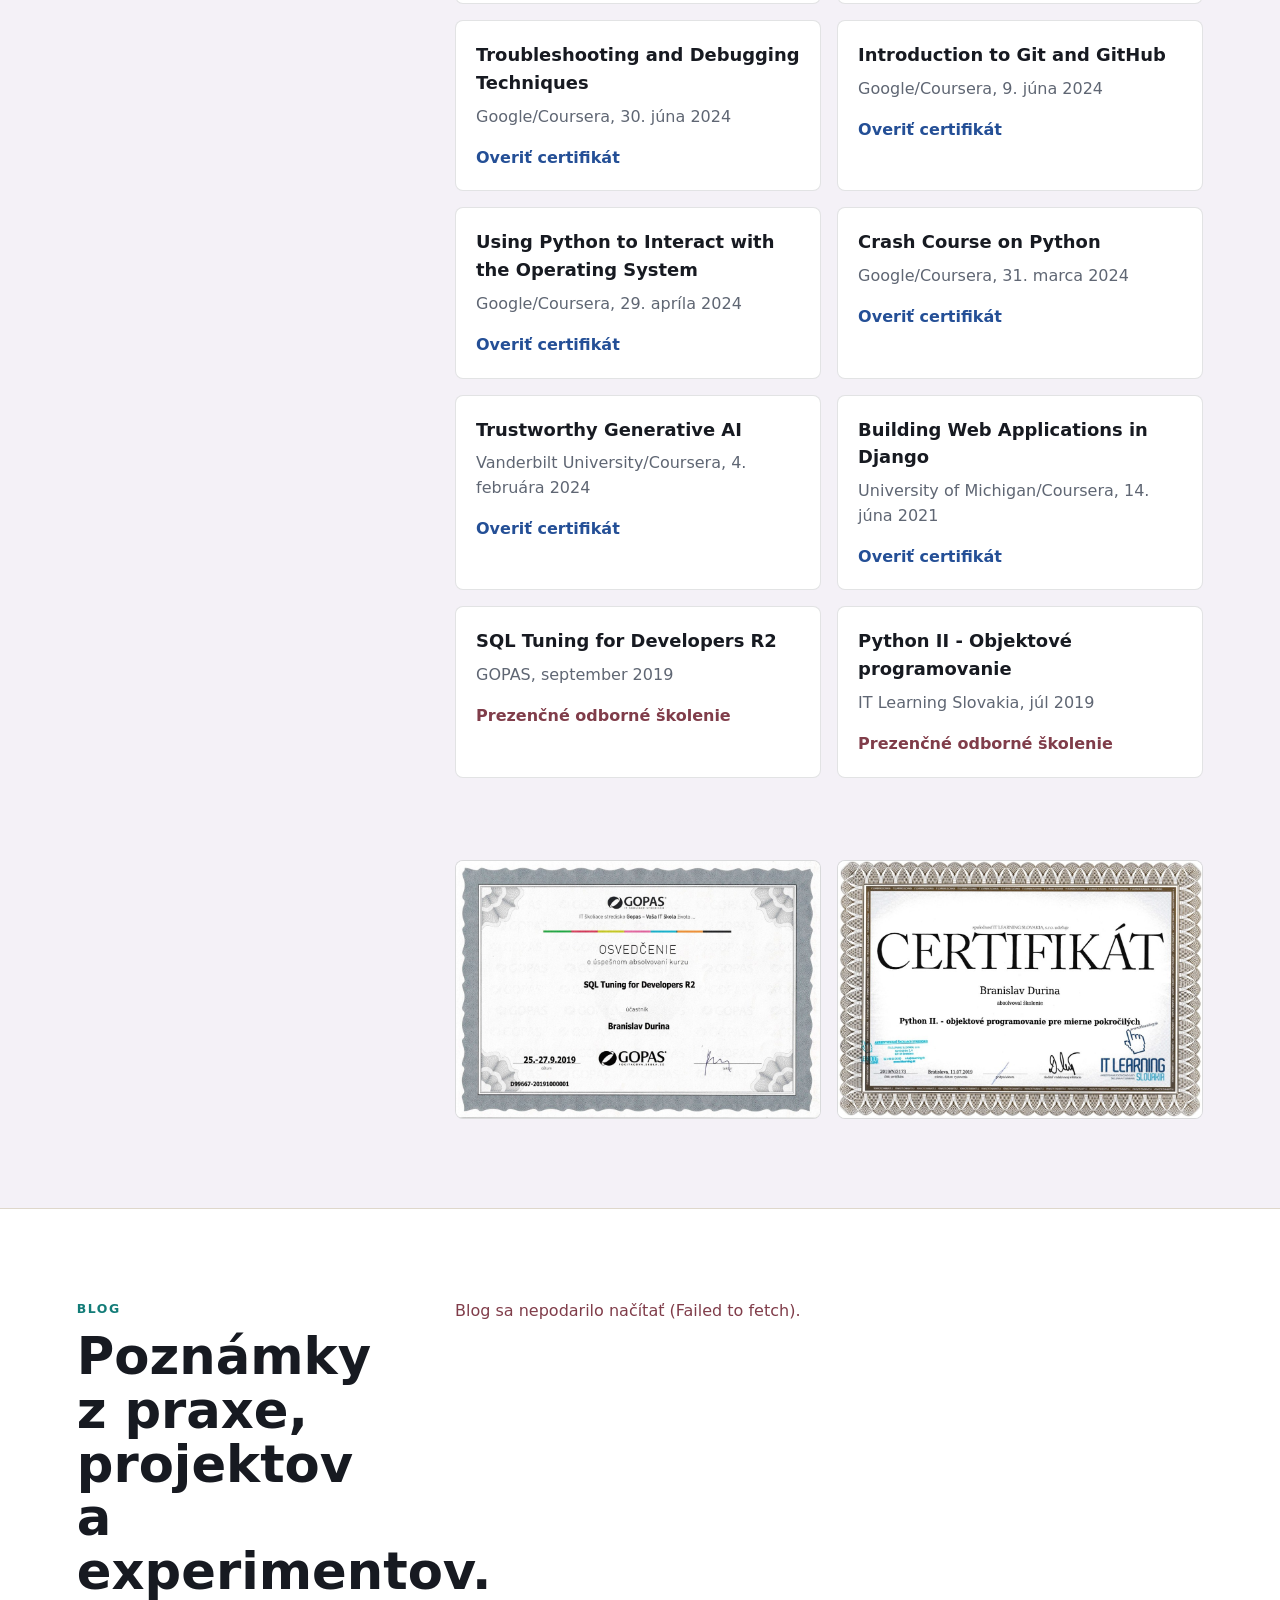
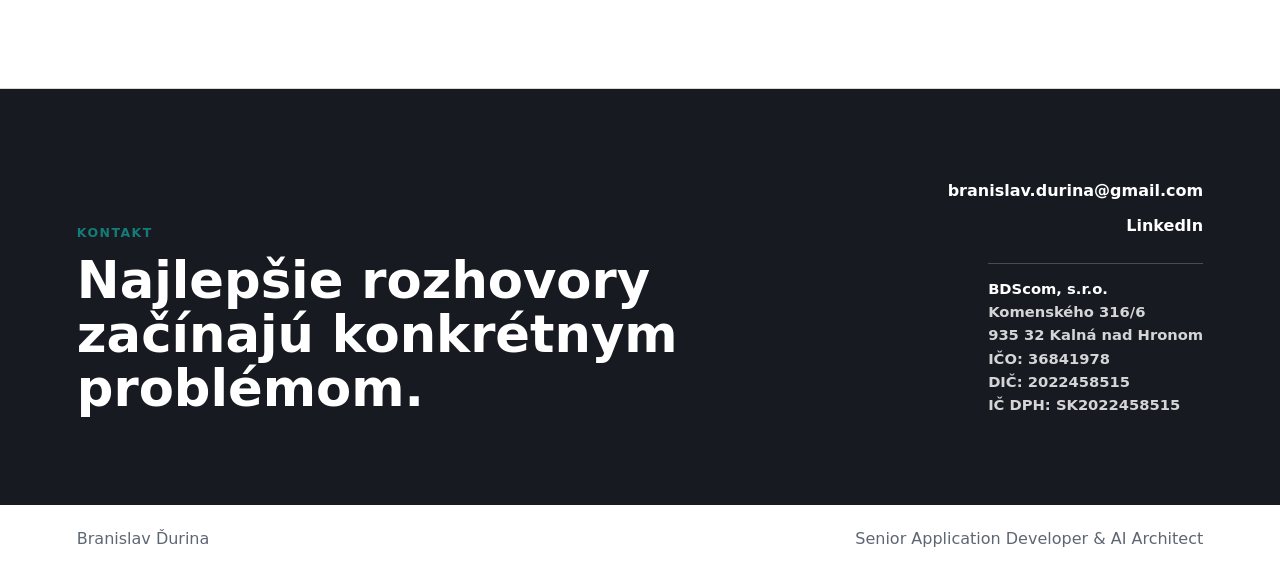
==== commit 32c8c5cd: "Add responsive blog section powered by Microfeed API. Co-authored-by: Cursor <cursoragent@cursor.com" ====
--- a/index.html
+++ b/index.html
@@ -52,6 +52,7 @@
       <a href="#profile">Profil</a>
       <a href="#experience">Prax</a>
       <a href="#certificates">Certifikáty</a>
+      <a href="#blog">Blog</a>
       <a href="#contact">Kontakt</a>
       <a href="index-en.html" lang="en">EN</a>
     </nav>
@@ -254,6 +255,19 @@
       </div>
     </section>
 
+    <section id="blog" class="band blog-band" aria-labelledby="blog-title">
+      <div class="section-heading">
+        <p class="eyebrow">Blog</p>
+        <h2 id="blog-title">Poznámky z praxe, projektov a experimentov.</h2>
+      </div>
+      <div class="microfeed-layout">
+        <div id="microfeed" class="microfeed-list" aria-live="polite">
+          <p class="microfeed-status">Načítavam príspevky…</p>
+        </div>
+        <div id="microfeed-article" class="microfeed-article-panel" hidden></div>
+      </div>
+    </section>
+
     <section id="contact" class="contact-band" aria-labelledby="contact-title">
       <div>
         <p class="eyebrow">Kontakt</p>
@@ -278,5 +292,6 @@
     <span>Branislav Ďurina</span>
     <span>Senior Application Developer & AI Architect</span>
   </footer>
+  <script src="microfeed.js" defer></script>
 </body>
 </html>
--- a/styles.css
+++ b/styles.css
@@ -196,6 +196,171 @@
   background: #f4f1f7;
 }
 
+.blog-band {
+  background: #fff;
+}
+
+.microfeed-layout {
+  display: grid;
+  gap: 20px;
+}
+
+.microfeed-list {
+  display: grid;
+  gap: 14px;
+}
+
+.microfeed-card {
+  padding: 20px;
+  border: 1px solid rgba(23, 26, 33, 0.12);
+  border-radius: 8px;
+  background: var(--surface);
+}
+
+.microfeed-card time {
+  display: block;
+  margin-bottom: 8px;
+  color: var(--wine);
+  font-size: 0.88rem;
+  font-weight: 760;
+}
+
+.microfeed-card h3,
+.microfeed-detail h3 {
+  margin: 0 0 10px;
+  font-size: 1.2rem;
+  line-height: 1.25;
+}
+
+.microfeed-open,
+.microfeed-back {
+  border: 0;
+  padding: 0;
+  background: none;
+  color: inherit;
+  font: inherit;
+  font-weight: 760;
+  text-align: left;
+  cursor: pointer;
+}
+
+.microfeed-open:hover,
+.microfeed-back:hover {
+  color: var(--teal);
+}
+
+.microfeed-card p {
+  margin: 0;
+  color: var(--muted);
+}
+
+.microfeed-tags {
+  display: flex;
+  flex-wrap: wrap;
+  gap: 8px;
+  margin-top: 14px;
+}
+
+.microfeed-tag {
+  display: inline-flex;
+  padding: 4px 10px;
+  border-radius: 999px;
+  background: #eef6f4;
+  color: var(--teal);
+  font-size: 0.78rem;
+  font-weight: 760;
+}
+
+.microfeed-status {
+  margin: 0;
+  color: var(--muted);
+}
+
+.microfeed-error {
+  color: var(--wine);
+}
+
+.microfeed-article-panel {
+  padding: 22px;
+  border: 1px solid rgba(23, 26, 33, 0.12);
+  border-radius: 8px;
+  background: var(--surface);
+}
+
+.microfeed-back {
+  margin-bottom: 18px;
+  color: var(--blue);
+  font-size: 0.95rem;
+}
+
+.microfeed-detail time {
+  display: block;
+  margin-bottom: 8px;
+  color: var(--wine);
+  font-weight: 760;
+}
+
+.microfeed-content {
+  max-width: 72ch;
+  font-size: 1.05rem;
+  overflow-wrap: anywhere;
+}
+
+.microfeed-content img,
+.microfeed-content video,
+.microfeed-content iframe {
+  display: block;
+  max-width: 100%;
+  height: auto;
+  margin: 1.25rem 0;
+  border-radius: 8px;
+}
+
+.microfeed-content iframe {
+  width: 100%;
+  min-height: 320px;
+  border: 0;
+}
+
+.microfeed-content a {
+  color: var(--blue);
+  text-decoration-thickness: 0.08em;
+  text-underline-offset: 0.18em;
+}
+
+.microfeed-content a:hover {
+  color: var(--teal);
+}
+
+.microfeed-content pre {
+  overflow-x: auto;
+  padding: 14px;
+  border-radius: 8px;
+  background: #171a21;
+  color: #f7f3eb;
+}
+
+.microfeed-content blockquote {
+  margin: 1rem 0;
+  padding-left: 1rem;
+  border-left: 4px solid var(--teal);
+  color: var(--muted);
+}
+
+.microfeed-content table {
+  display: block;
+  width: 100%;
+  overflow-x: auto;
+  border-collapse: collapse;
+}
+
+.microfeed-content th,
+.microfeed-content td {
+  padding: 10px 12px;
+  border: 1px solid var(--line);
+  text-align: left;
+}
+
 .section-heading h2,
 .contact-band h2 {
   margin: 0;
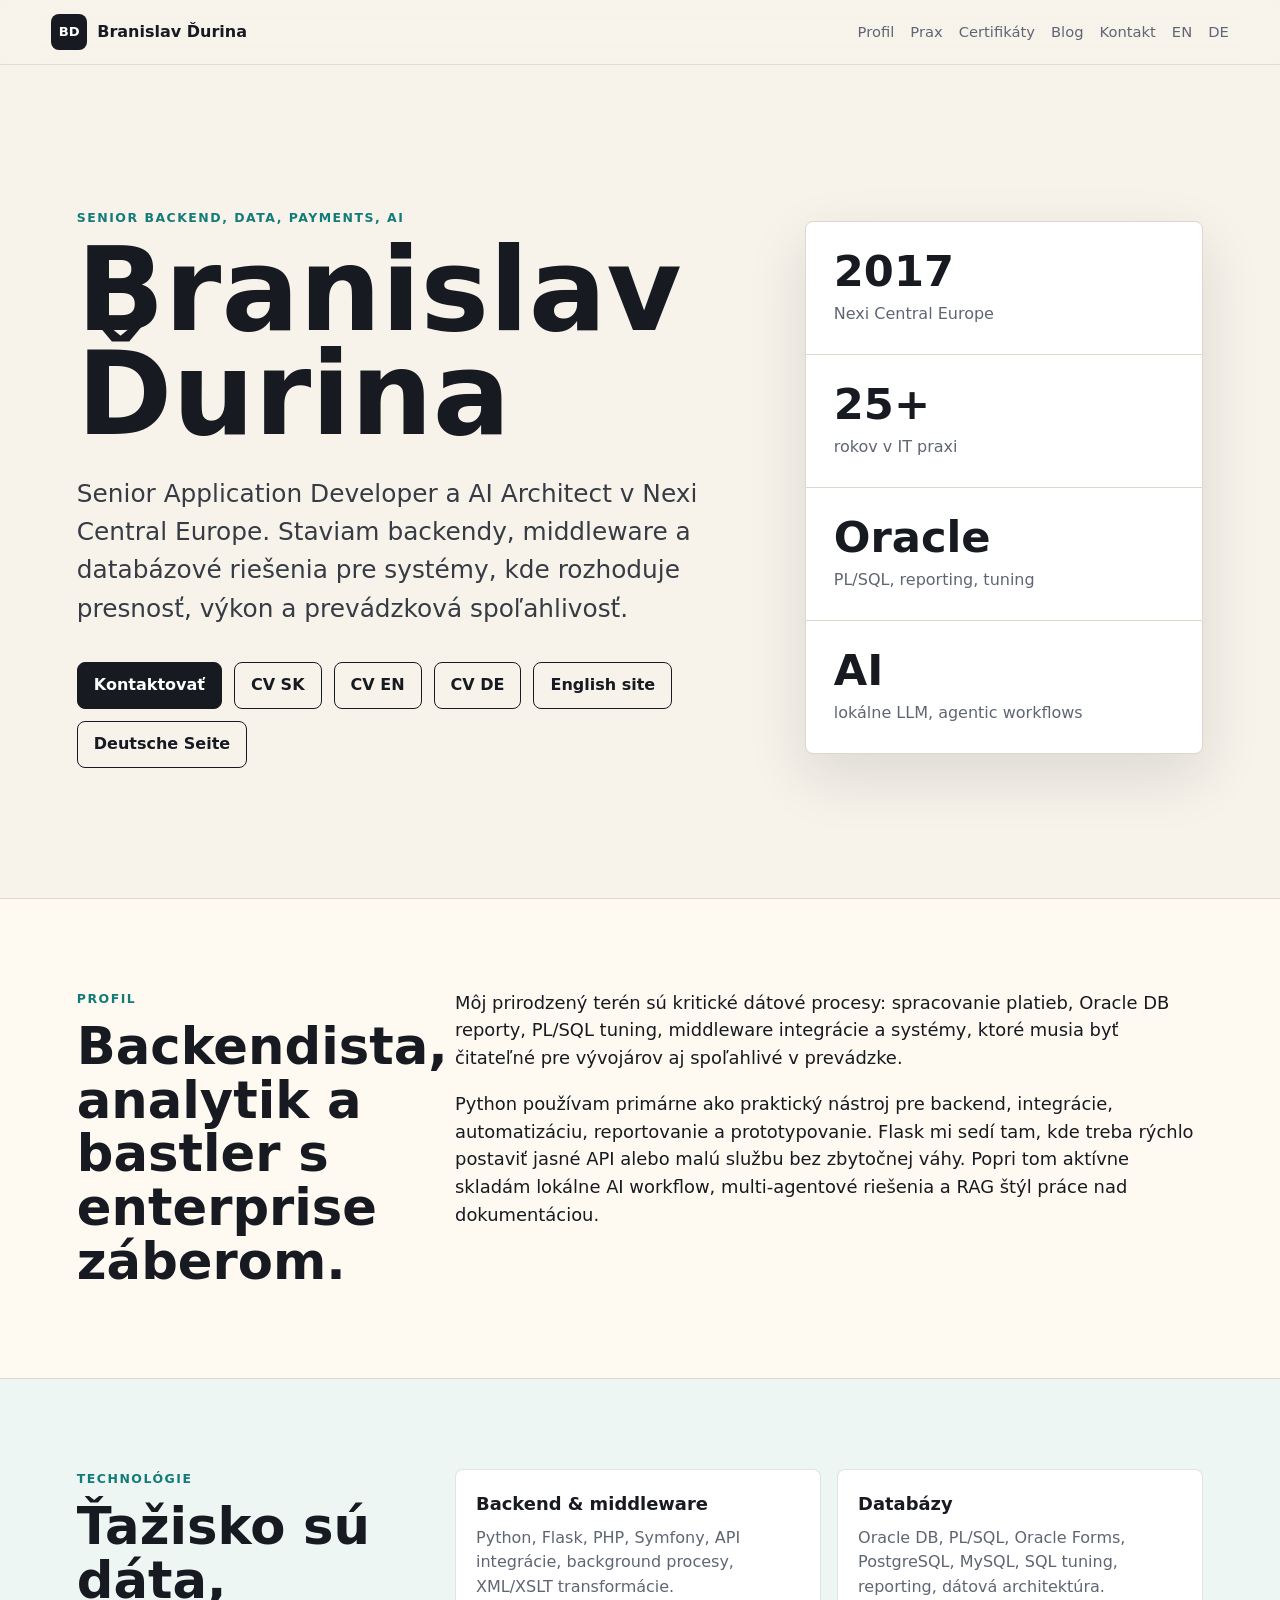
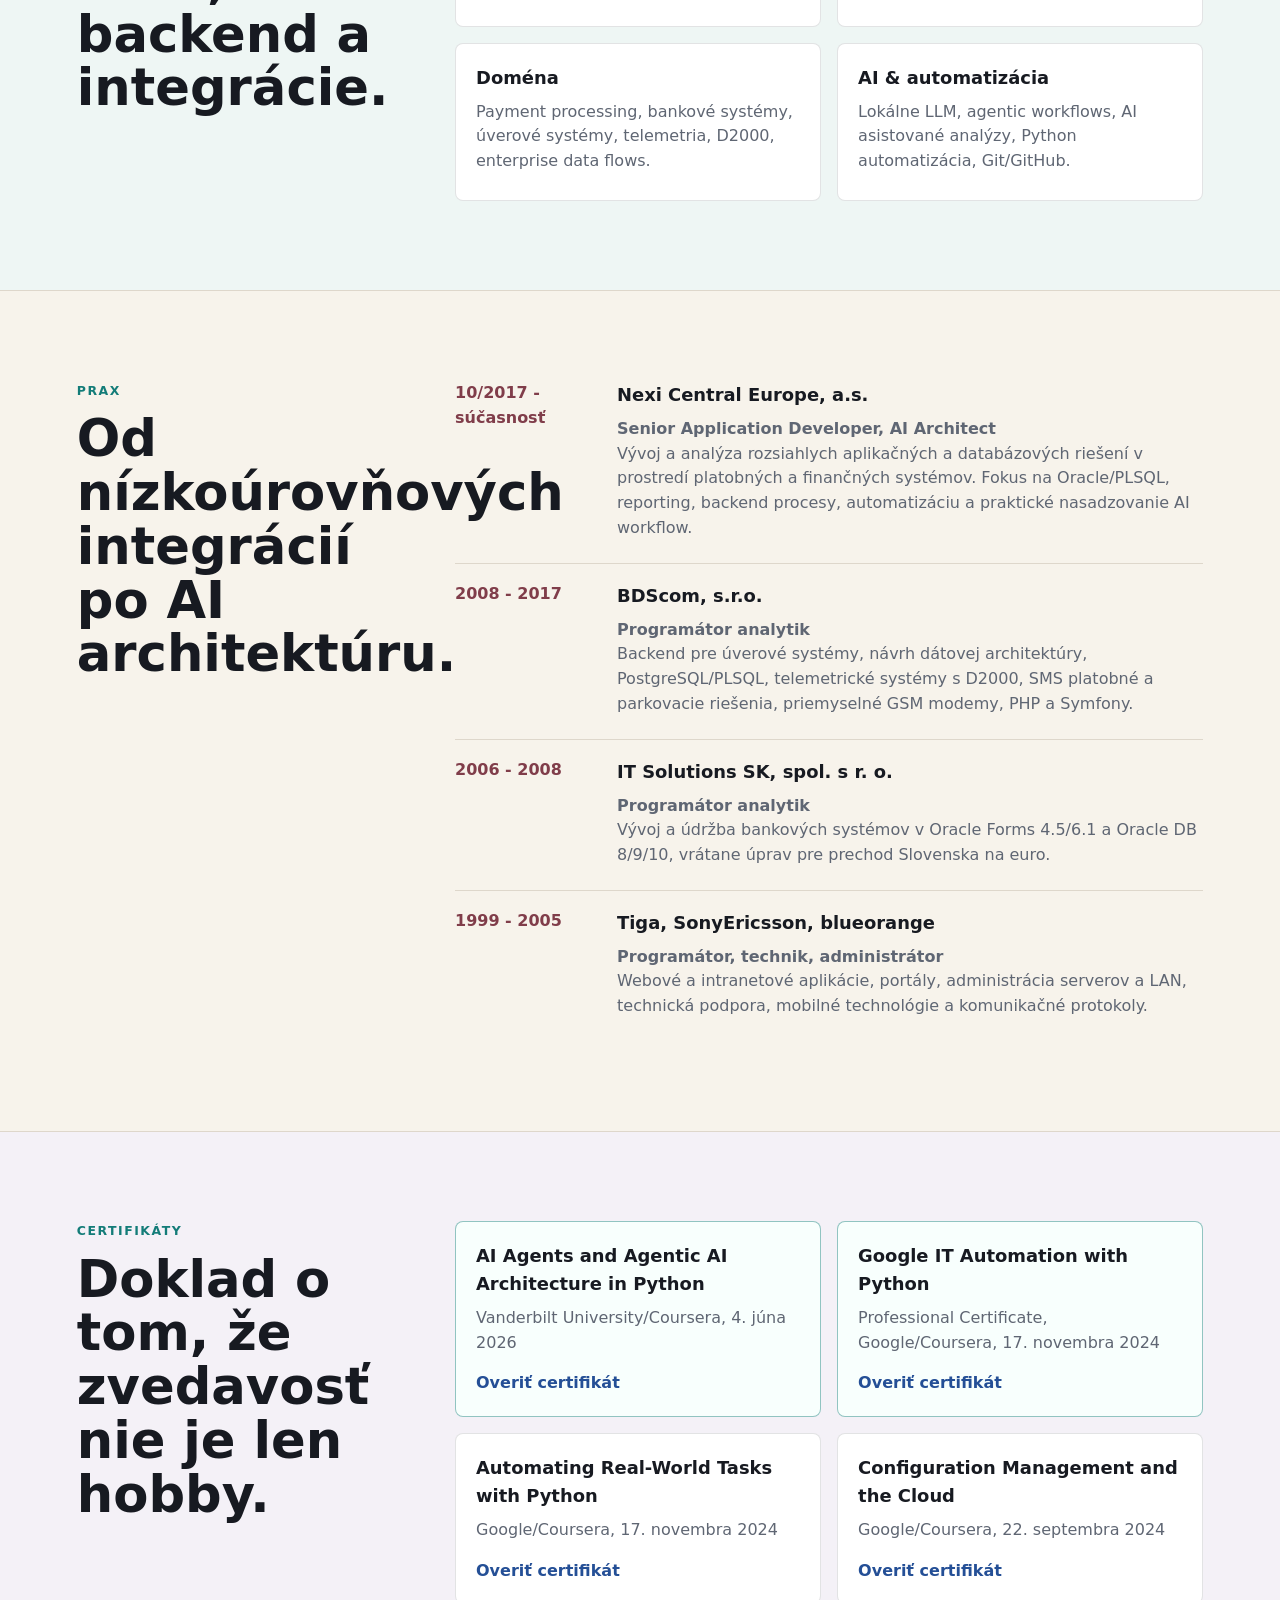
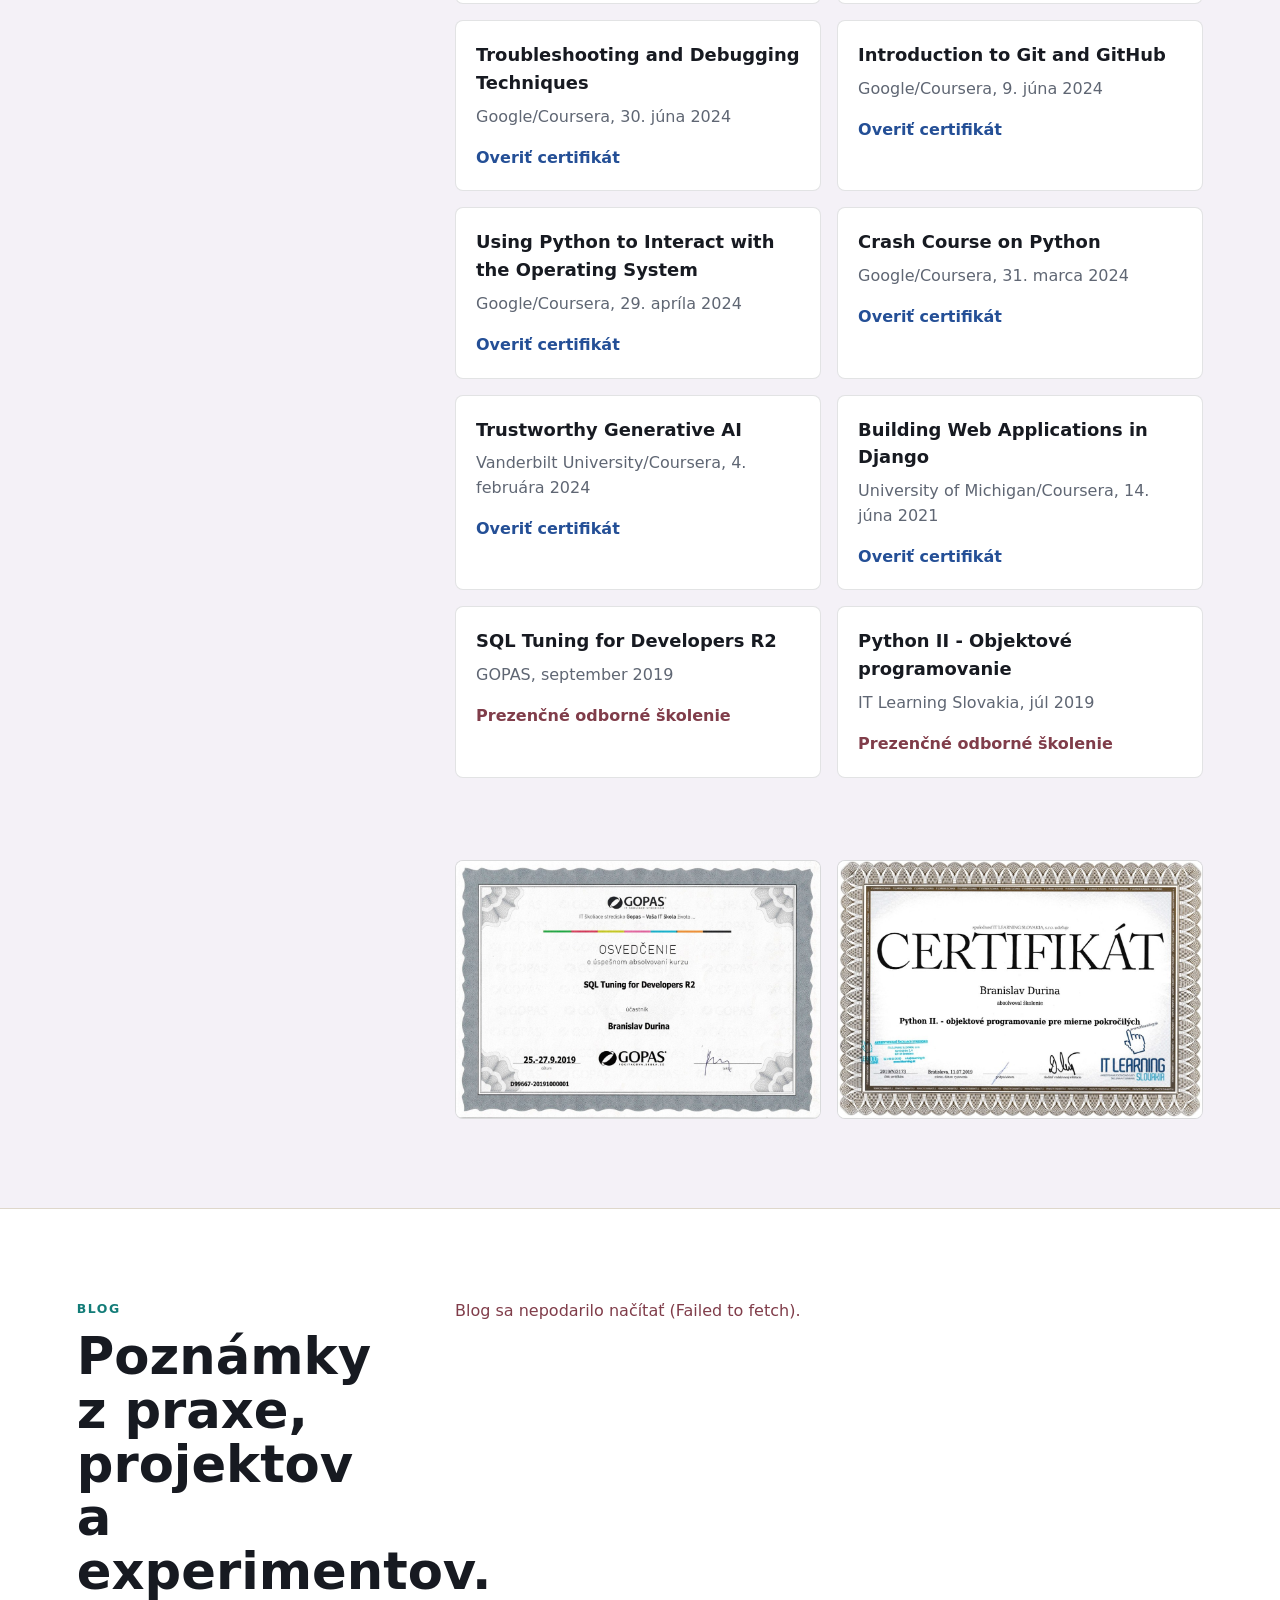
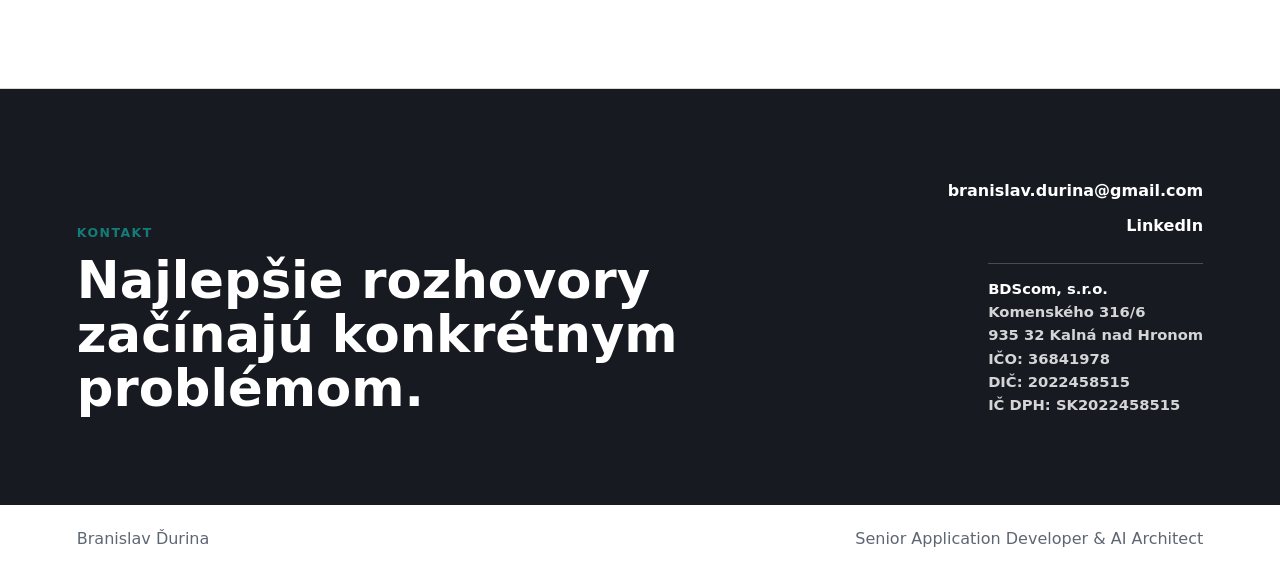
==== commit 0d6d0666: "Update CVs and navigation to include German version and certificate links" ====
--- a/index.html
+++ b/index.html
@@ -55,6 +55,7 @@
       <a href="#blog">Blog</a>
       <a href="#contact">Kontakt</a>
       <a href="index-en.html" lang="en">EN</a>
+      <a href="index-de.html" lang="de">DE</a>
     </nav>
   </header>
 
@@ -72,7 +73,9 @@
           <a class="button primary" href="mailto:branislav.durina@gmail.com">Kontaktovať</a>
           <a class="button" href="cv-sk.html">CV SK</a>
           <a class="button" href="cv-en.html">CV EN</a>
+          <a class="button" href="cv-de.html">CV DE</a>
           <a class="button" href="index-en.html" lang="en">English site</a>
+          <a class="button" href="index-de.html" lang="de">Deutsche Seite</a>
         </div>
       </div>
       <aside class="signal-panel" aria-label="Profesionálne zameranie">
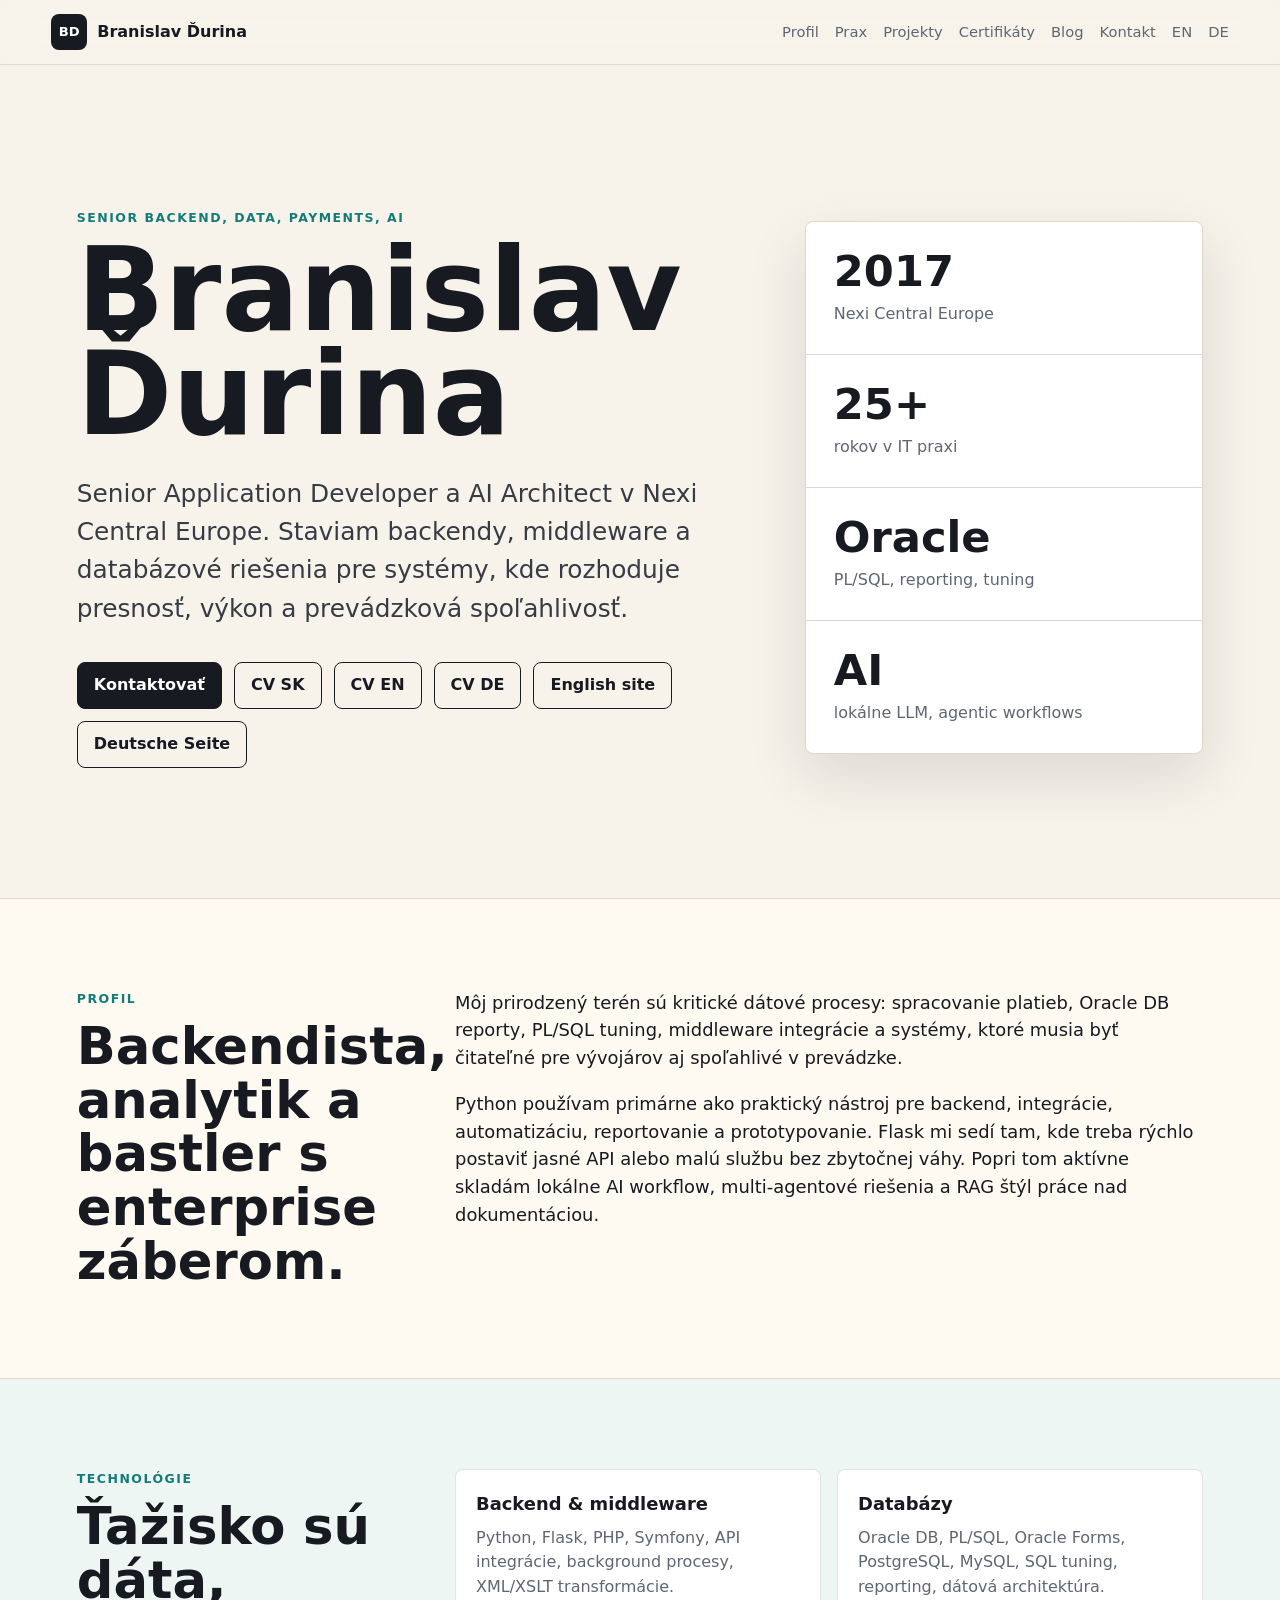
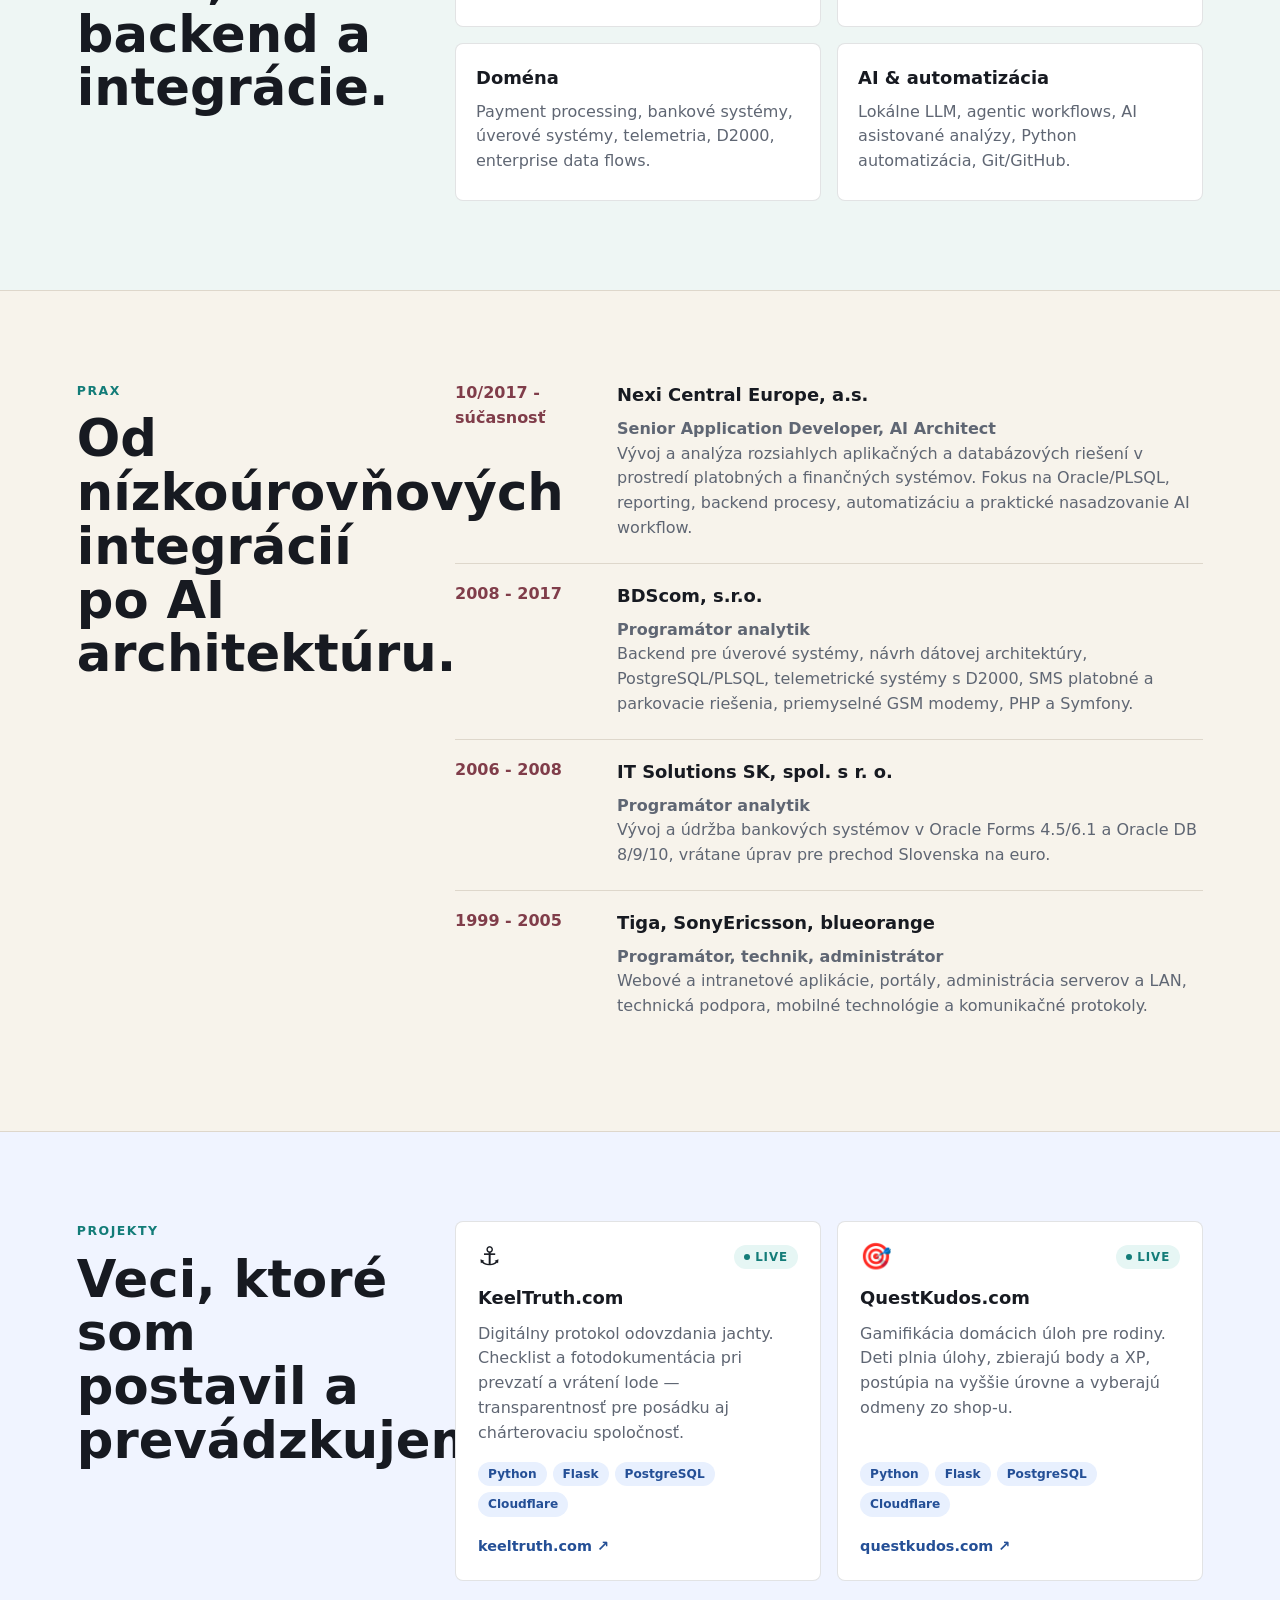
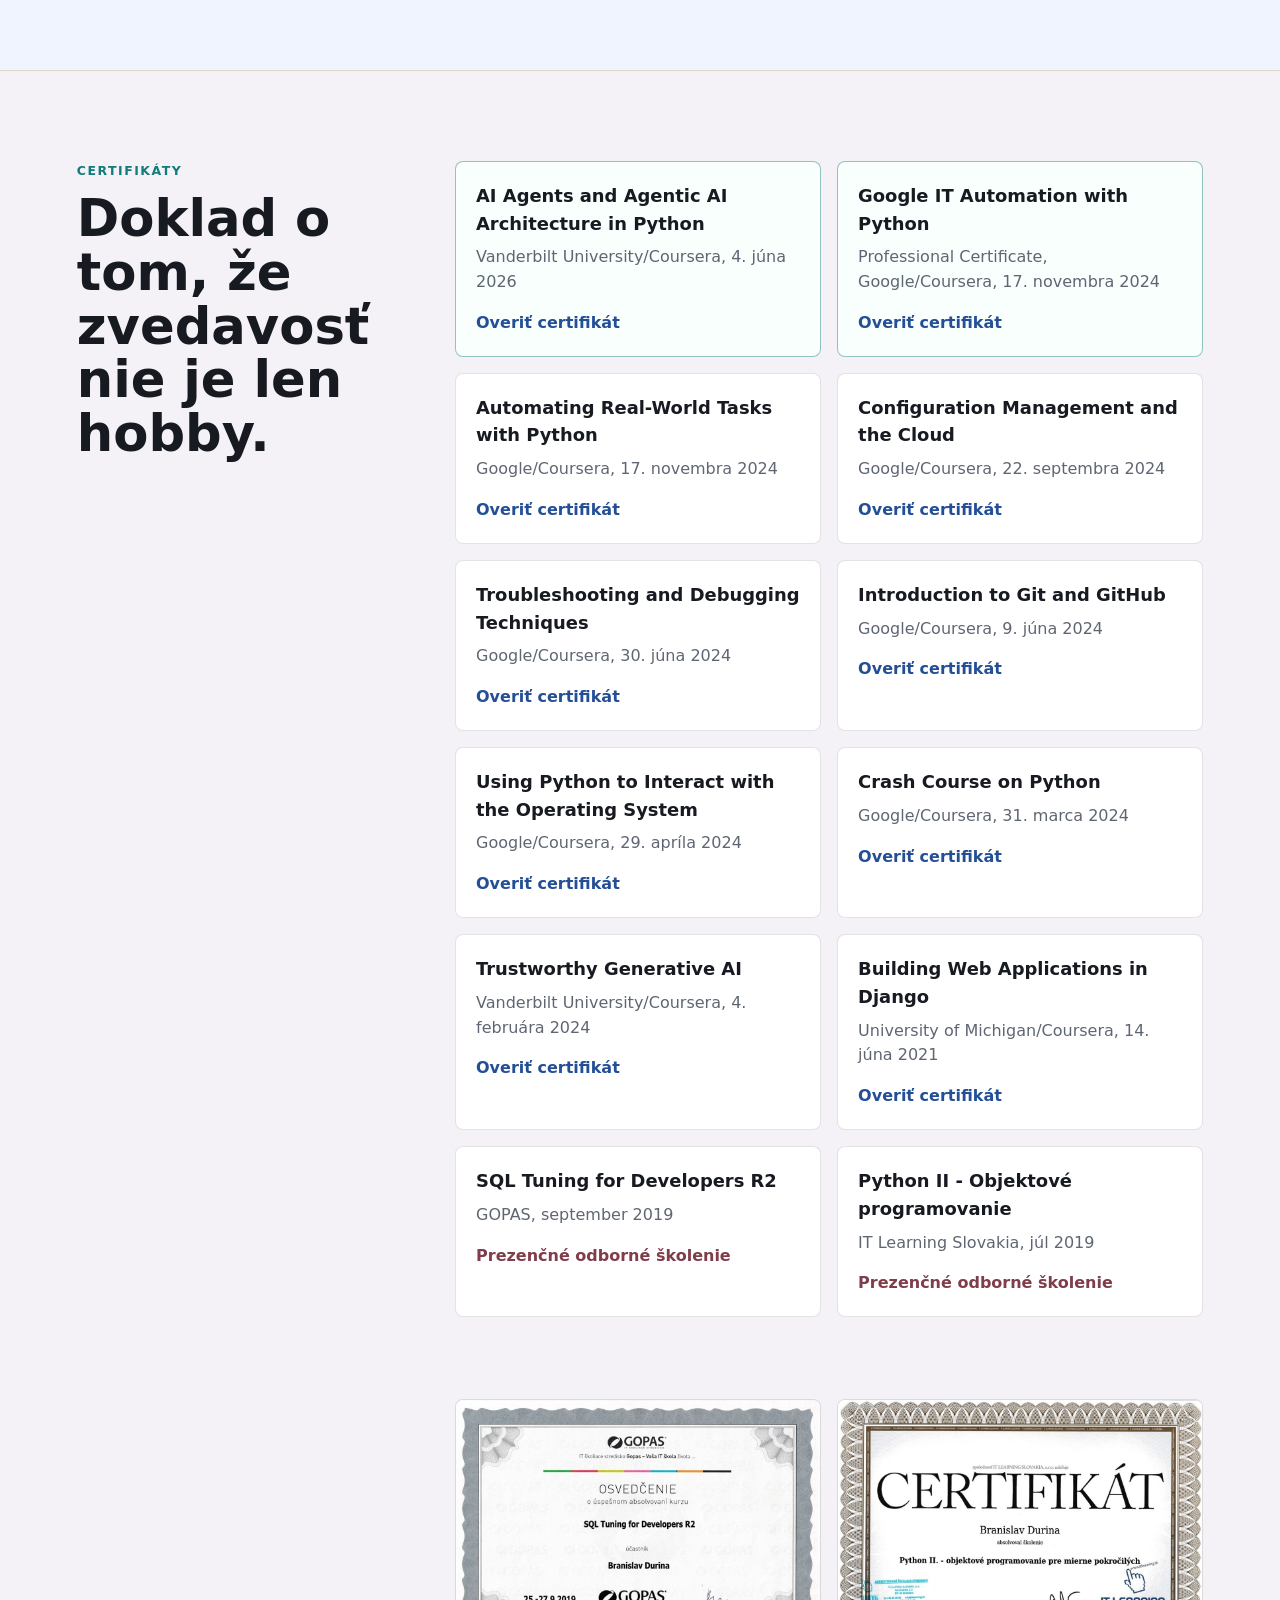
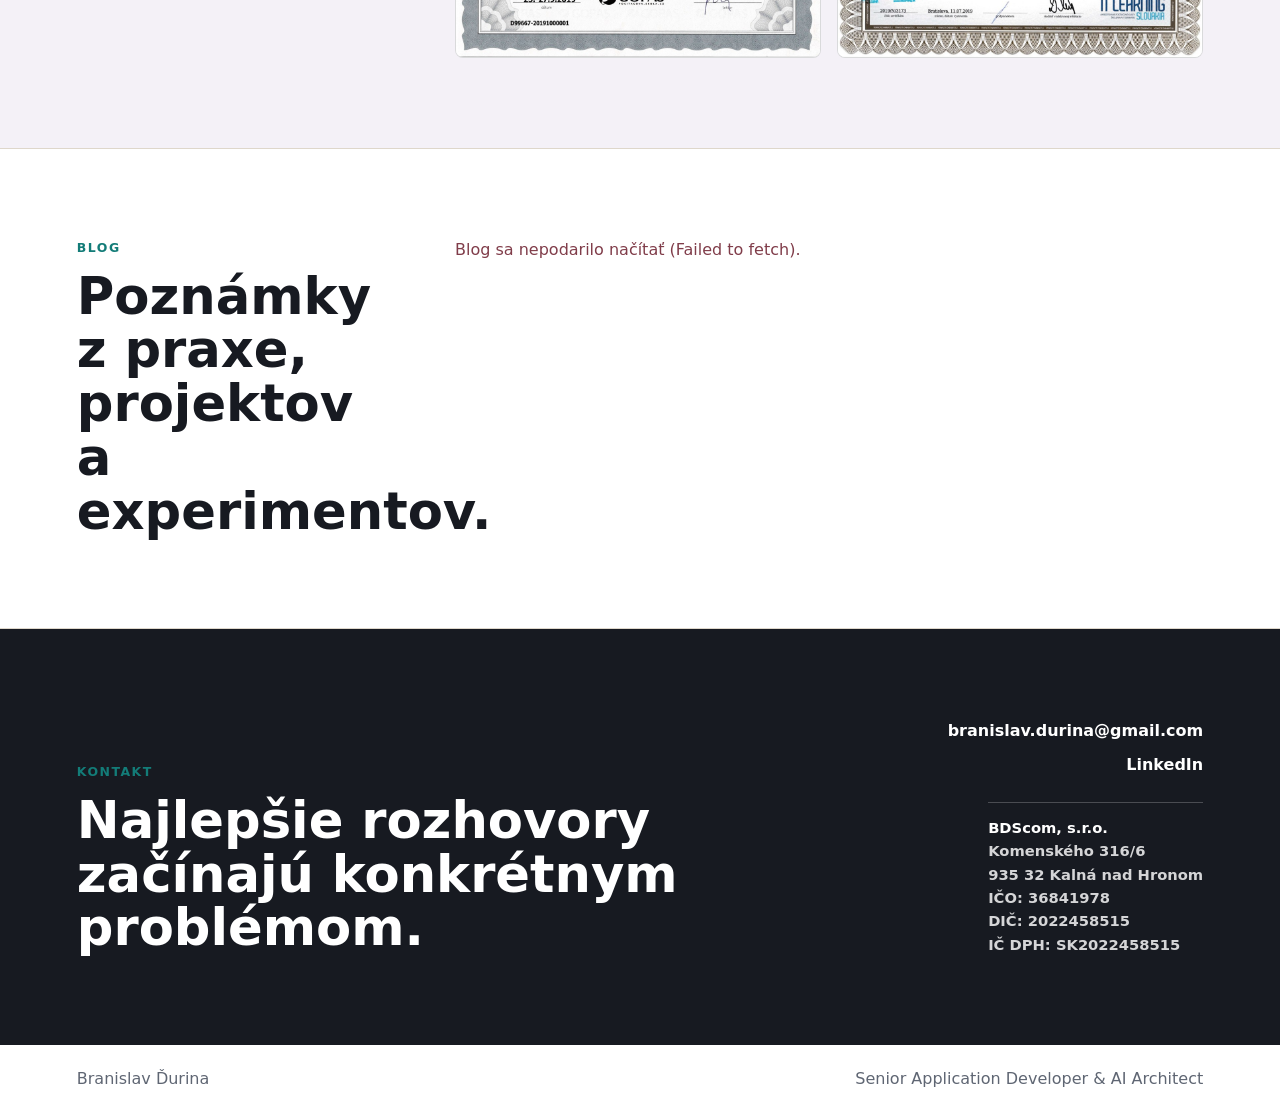
==== commit 2a59da11: "feat: add projects section showcasing personal projects across all language versions" ====
--- a/index.html
+++ b/index.html
@@ -51,6 +51,7 @@
     <nav class="nav" aria-label="Hlavná navigácia">
       <a href="#profile">Profil</a>
       <a href="#experience">Prax</a>
+      <a href="#projects">Projekty</a>
       <a href="#certificates">Certifikáty</a>
       <a href="#blog">Blog</a>
       <a href="#contact">Kontakt</a>
@@ -185,6 +186,39 @@
       </div>
     </section>
 
+    <section id="projects" class="band project-band" aria-labelledby="projects-title">
+      <div class="section-heading">
+        <p class="eyebrow">Projekty</p>
+        <h2 id="projects-title">Veci, ktoré som postavil a prevádzkujem.</h2>
+      </div>
+      <div class="project-grid">
+        <article class="project-card">
+          <div class="project-card-top">
+            <span class="project-icon" aria-hidden="true">⚓</span>
+            <span class="project-status live">Live</span>
+          </div>
+          <h3><a href="https://keeltruth.com" target="_blank" rel="noopener">KeelTruth.com</a></h3>
+          <p>Digitálny protokol odovzdania jachty. Checklist a fotodokumentácia pri prevzatí a vrátení lode — transparentnosť pre posádku aj chárterovaciu spoločnosť.</p>
+          <ul class="project-tags" aria-label="Technológie">
+            <li>Python</li><li>Flask</li><li>PostgreSQL</li><li>Cloudflare</li>
+          </ul>
+          <a class="project-link" href="https://keeltruth.com" target="_blank" rel="noopener">keeltruth.com ↗</a>
+        </article>
+        <article class="project-card">
+          <div class="project-card-top">
+            <span class="project-icon" aria-hidden="true">🎯</span>
+            <span class="project-status live">Live</span>
+          </div>
+          <h3><a href="https://questkudos.com" target="_blank" rel="noopener">QuestKudos.com</a></h3>
+          <p>Gamifikácia domácich úloh pre rodiny. Deti plnia úlohy, zbierajú body a XP, postúpia na vyššie úrovne a vyberajú odmeny zo shop-u.</p>
+          <ul class="project-tags" aria-label="Technológie">
+            <li>Python</li><li>Flask</li><li>PostgreSQL</li><li>Cloudflare</li>
+          </ul>
+          <a class="project-link" href="https://questkudos.com" target="_blank" rel="noopener">questkudos.com ↗</a>
+        </article>
+      </div>
+    </section>
+
     <section id="certificates" class="band cert-band" aria-labelledby="cert-title">
       <div class="section-heading">
         <p class="eyebrow">Certifikáty</p>
--- a/styles.css
+++ b/styles.css
@@ -519,6 +519,7 @@
 @media (max-width: 620px) {
   .stack-grid,
   .cert-grid,
+  .project-grid,
   .certificate-media {
     grid-template-columns: 1fr;
   }
@@ -585,3 +586,121 @@
 .company-card strong {
   color: #fff;
 }
+
+/* ── Projects ── */
+.project-band {
+  background: #f0f4ff;
+}
+
+.project-grid {
+  display: grid;
+  grid-template-columns: repeat(2, minmax(0, 1fr));
+  gap: 16px;
+  align-content: start;
+}
+
+.project-card {
+  display: flex;
+  flex-direction: column;
+  padding: 22px;
+  border: 1px solid rgba(23, 26, 33, 0.12);
+  border-radius: 8px;
+  background: var(--surface);
+  transition: box-shadow 0.18s ease, border-color 0.18s ease;
+}
+
+.project-card:hover {
+  border-color: rgba(19, 124, 120, 0.4);
+  box-shadow: 0 4px 24px rgba(19, 124, 120, 0.1);
+}
+
+.project-card-top {
+  display: flex;
+  align-items: center;
+  justify-content: space-between;
+  margin-bottom: 14px;
+}
+
+.project-icon {
+  font-size: 1.6rem;
+  line-height: 1;
+}
+
+.project-status {
+  display: inline-flex;
+  align-items: center;
+  gap: 5px;
+  padding: 3px 10px;
+  border-radius: 999px;
+  font-size: 0.74rem;
+  font-weight: 800;
+  letter-spacing: 0.08em;
+  text-transform: uppercase;
+}
+
+.project-status.live {
+  background: #e6f6f4;
+  color: var(--teal);
+}
+
+.project-status.live::before {
+  content: '';
+  display: inline-block;
+  width: 6px;
+  height: 6px;
+  border-radius: 50%;
+  background: var(--teal);
+}
+
+.project-card h3 {
+  margin: 0 0 10px;
+  font-size: 1.12rem;
+}
+
+.project-card h3 a {
+  text-decoration: none;
+  color: var(--ink);
+}
+
+.project-card h3 a:hover {
+  color: var(--teal);
+}
+
+.project-card > p {
+  margin: 0 0 16px;
+  color: var(--muted);
+  flex: 1;
+}
+
+.project-tags {
+  display: flex;
+  flex-wrap: wrap;
+  gap: 6px;
+  margin: 0 0 18px;
+  padding: 0;
+  list-style: none;
+}
+
+.project-tags li {
+  padding: 3px 10px;
+  border-radius: 999px;
+  background: #e8f0fe;
+  color: var(--blue);
+  font-size: 0.76rem;
+  font-weight: 760;
+}
+
+.project-link {
+  display: inline-flex;
+  align-items: center;
+  gap: 4px;
+  color: var(--blue);
+  font-weight: 760;
+  font-size: 0.9rem;
+  text-decoration: none;
+  margin-top: auto;
+}
+
+.project-link:hover {
+  color: var(--teal);
+}
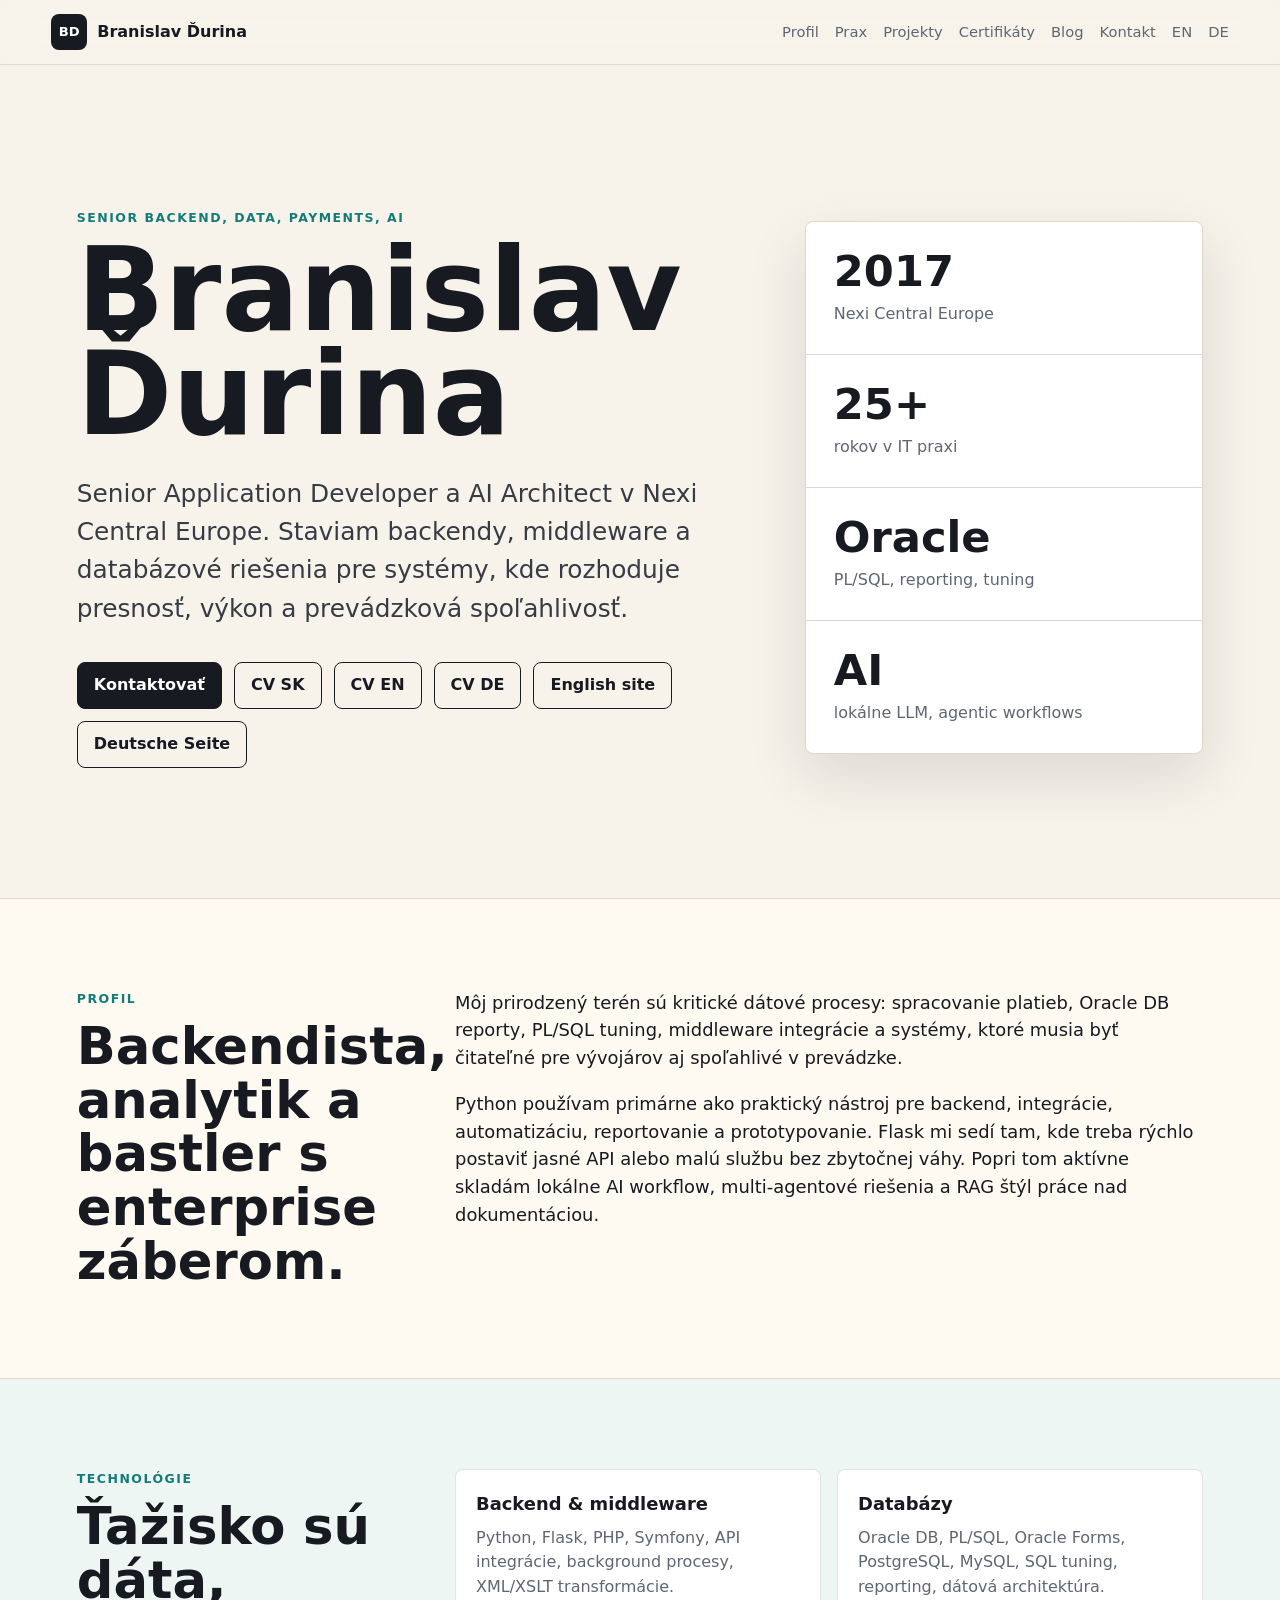
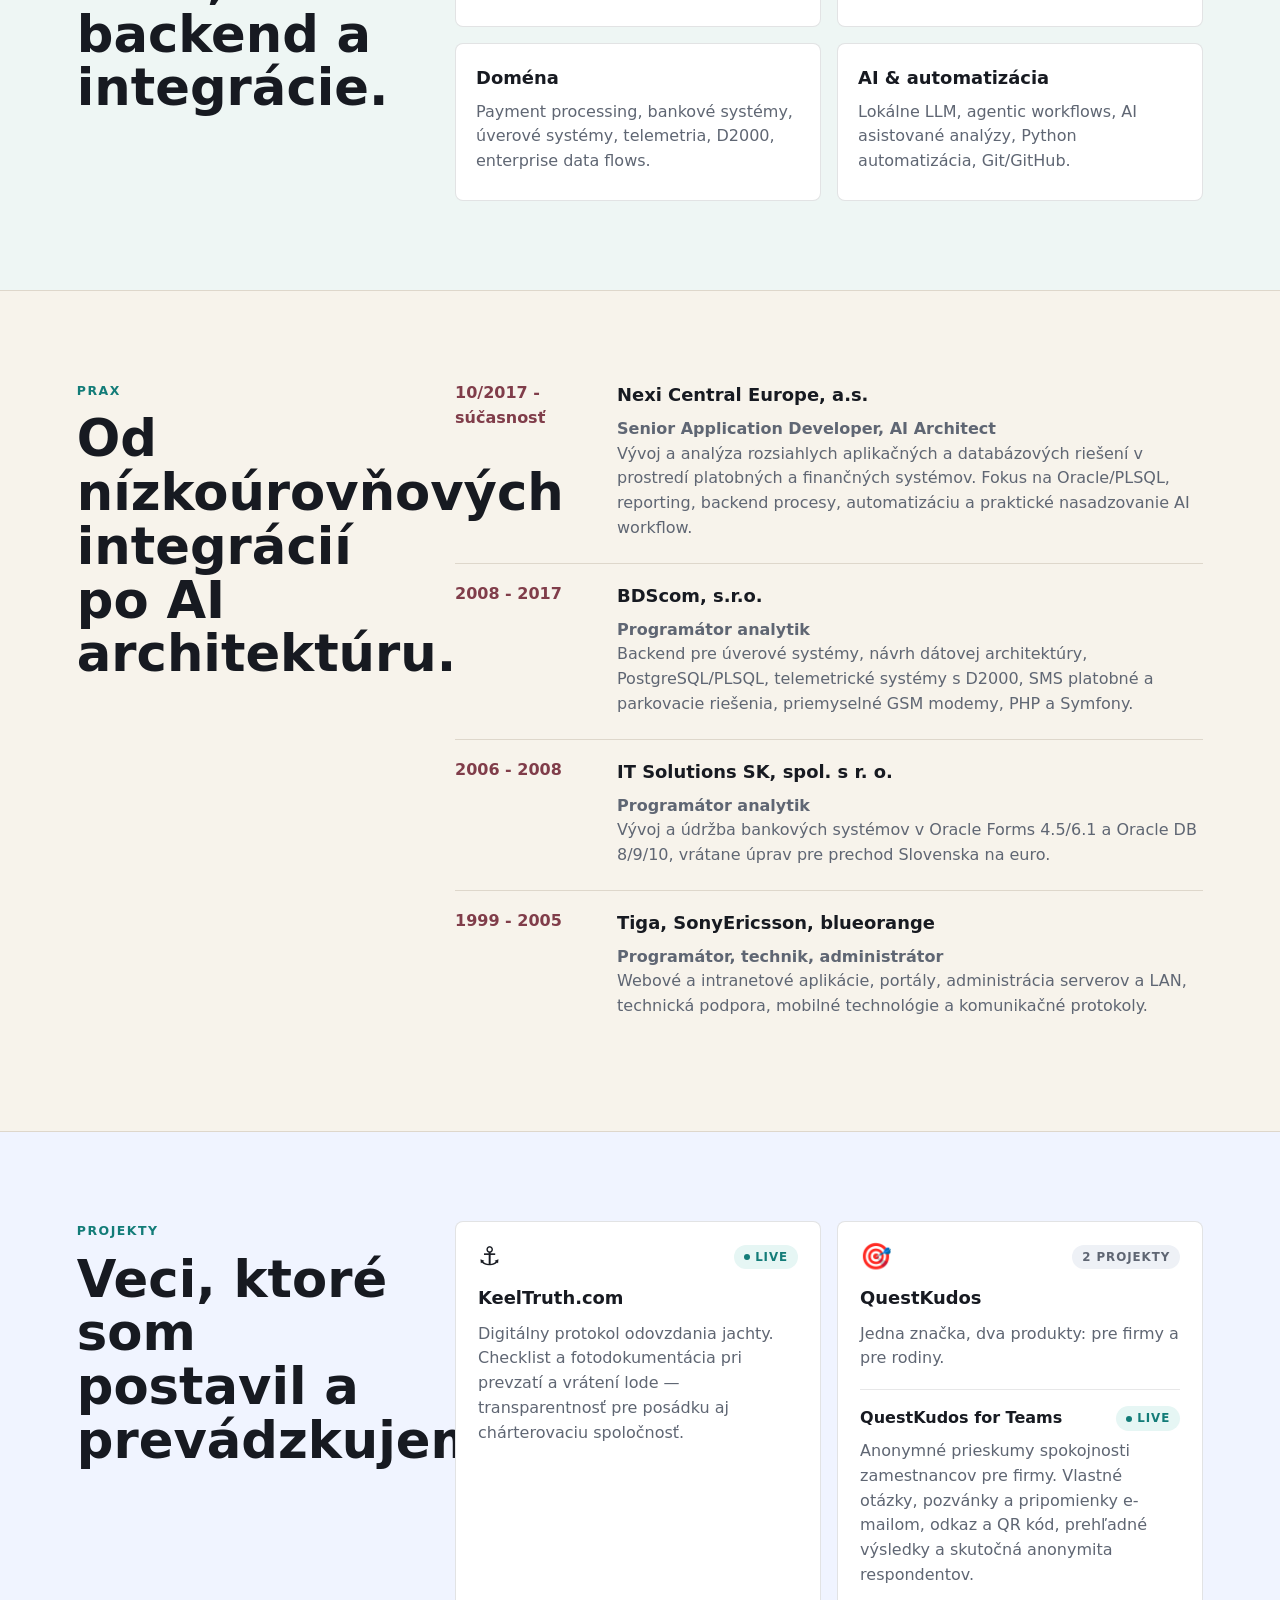
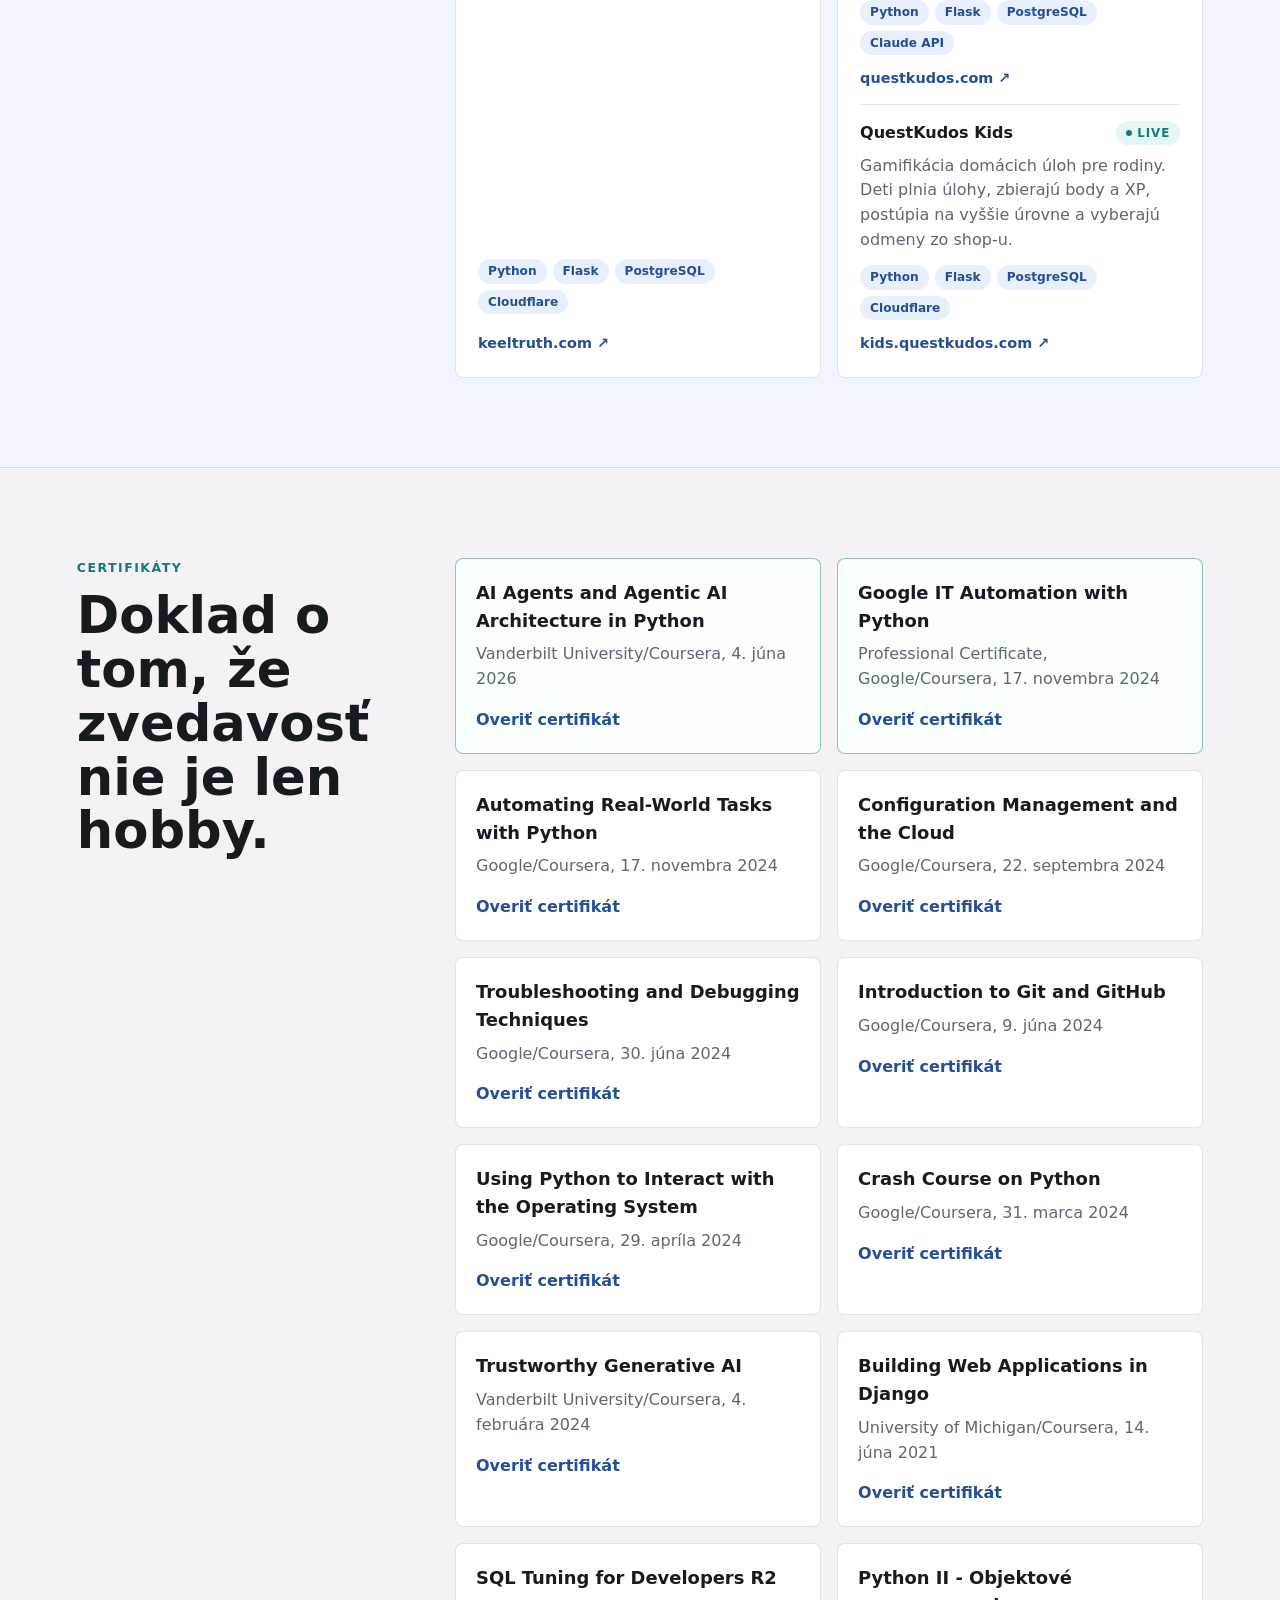
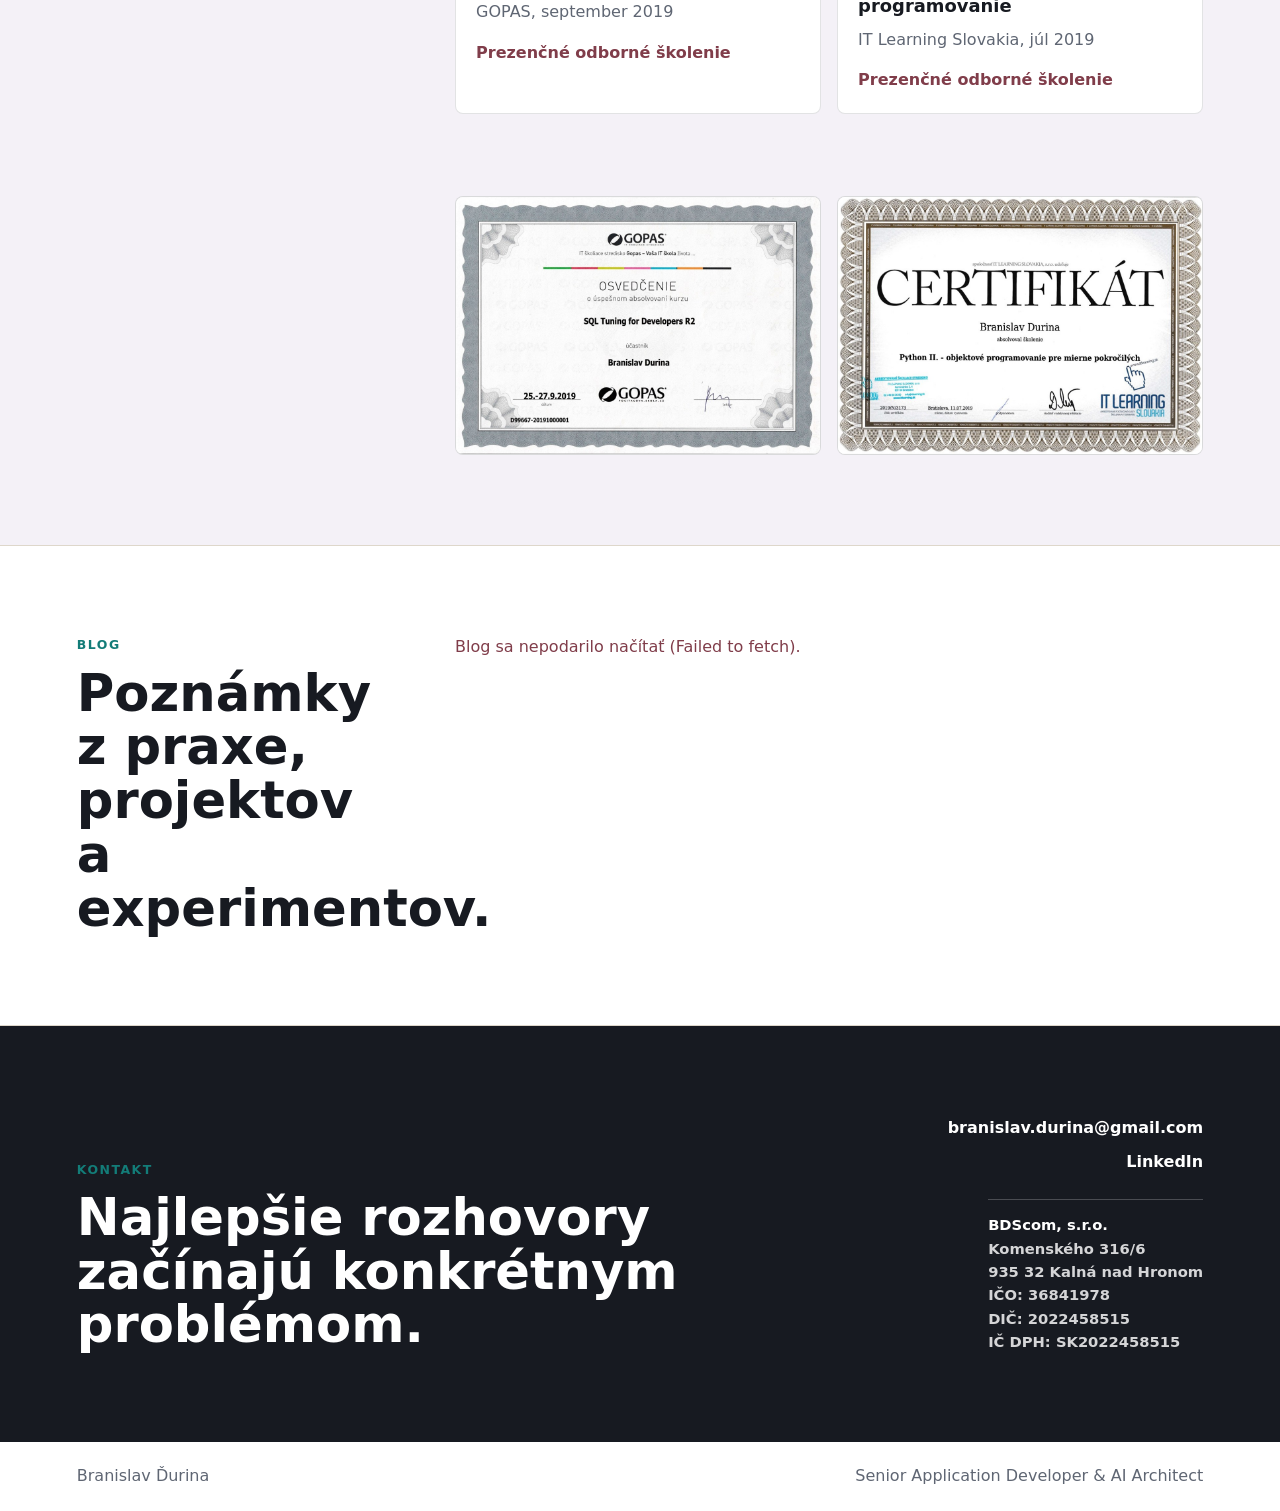
==== commit 75e635e6: "feat: group QuestKudos into Teams and Kids sub-projects on projects section Co-Authored-By: Claude O" ====
--- a/index.html
+++ b/index.html
@@ -204,17 +204,35 @@
           </ul>
           <a class="project-link" href="https://keeltruth.com" target="_blank" rel="noopener">keeltruth.com ↗</a>
         </article>
-        <article class="project-card">
+        <article class="project-card project-group">
           <div class="project-card-top">
             <span class="project-icon" aria-hidden="true">🎯</span>
-            <span class="project-status live">Live</span>
-          </div>
-          <h3><a href="https://questkudos.com" target="_blank" rel="noopener">QuestKudos.com</a></h3>
-          <p>Gamifikácia domácich úloh pre rodiny. Deti plnia úlohy, zbierajú body a XP, postúpia na vyššie úrovne a vyberajú odmeny zo shop-u.</p>
-          <ul class="project-tags" aria-label="Technológie">
-            <li>Python</li><li>Flask</li><li>PostgreSQL</li><li>Cloudflare</li>
-          </ul>
-          <a class="project-link" href="https://questkudos.com" target="_blank" rel="noopener">questkudos.com ↗</a>
+            <span class="project-status">2 projekty</span>
+          </div>
+          <h3>QuestKudos</h3>
+          <p>Jedna značka, dva produkty: pre firmy a pre rodiny.</p>
+          <div class="subproject">
+            <div class="subproject-head">
+              <h4><a href="https://questkudos.com" target="_blank" rel="noopener">QuestKudos for Teams</a></h4>
+              <span class="project-status live">Live</span>
+            </div>
+            <p>Anonymné prieskumy spokojnosti zamestnancov pre firmy. Vlastné otázky, pozvánky a pripomienky e-mailom, odkaz a QR kód, prehľadné výsledky a skutočná anonymita respondentov.</p>
+            <ul class="project-tags" aria-label="Technológie">
+              <li>Python</li><li>Flask</li><li>PostgreSQL</li><li>Claude API</li>
+            </ul>
+            <a class="project-link" href="https://questkudos.com" target="_blank" rel="noopener">questkudos.com ↗</a>
+          </div>
+          <div class="subproject">
+            <div class="subproject-head">
+              <h4><a href="https://kids.questkudos.com" target="_blank" rel="noopener">QuestKudos Kids</a></h4>
+              <span class="project-status live">Live</span>
+            </div>
+            <p>Gamifikácia domácich úloh pre rodiny. Deti plnia úlohy, zbierajú body a XP, postúpia na vyššie úrovne a vyberajú odmeny zo shop-u.</p>
+            <ul class="project-tags" aria-label="Technológie">
+              <li>Python</li><li>Flask</li><li>PostgreSQL</li><li>Cloudflare</li>
+            </ul>
+            <a class="project-link" href="https://kids.questkudos.com" target="_blank" rel="noopener">kids.questkudos.com ↗</a>
+          </div>
         </article>
       </div>
     </section>
--- a/styles.css
+++ b/styles.css
@@ -636,6 +636,13 @@
   font-weight: 800;
   letter-spacing: 0.08em;
   text-transform: uppercase;
+  white-space: nowrap;
+}
+
+/* Neutral status pill (e.g. project count) */
+.project-status {
+  background: #eef1f6;
+  color: var(--muted);
 }
 
 .project-status.live {
@@ -704,3 +711,55 @@
 .project-link:hover {
   color: var(--teal);
 }
+
+/* Project group sub-items */
+.project-group > p {
+  flex: 0 0 auto;
+  margin-bottom: 4px;
+}
+
+.subproject {
+  display: flex;
+  flex-direction: column;
+  padding-top: 16px;
+  margin-top: 14px;
+  border-top: 1px solid rgba(23, 26, 33, 0.1);
+}
+
+.subproject-head {
+  display: flex;
+  align-items: center;
+  justify-content: space-between;
+  gap: 10px;
+  margin-bottom: 8px;
+}
+
+.subproject h4 {
+  margin: 0;
+  font-size: 1rem;
+}
+
+.subproject h4 a {
+  text-decoration: none;
+  color: var(--ink);
+}
+
+.subproject h4 a:hover {
+  color: var(--teal);
+}
+
+.subproject > p {
+  margin: 0 0 12px;
+  color: var(--muted);
+}
+
+.subproject .project-tags {
+  margin-bottom: 12px;
+}
+
+/* The base .project-grid rule above overrides the earlier mobile query, so repeat it here */
+@media (max-width: 620px) {
+  .project-grid {
+    grid-template-columns: 1fr;
+  }
+}
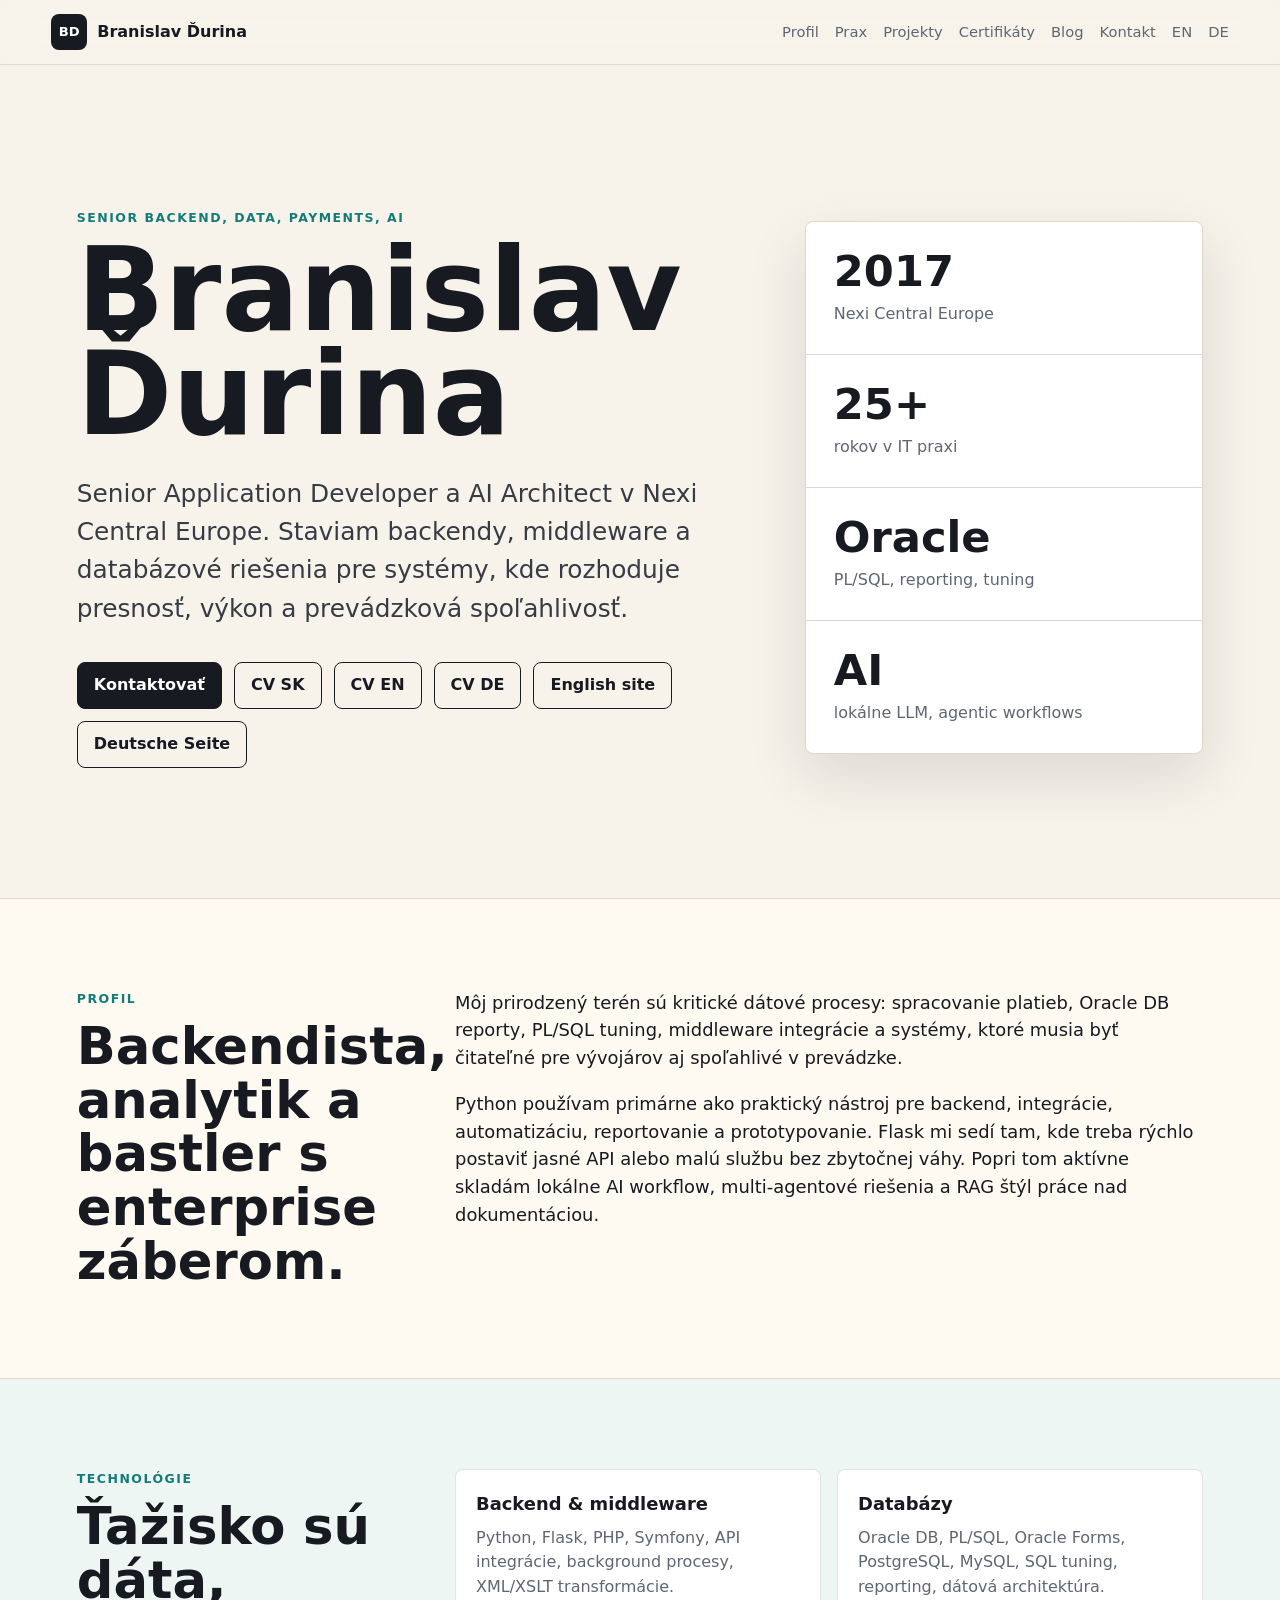
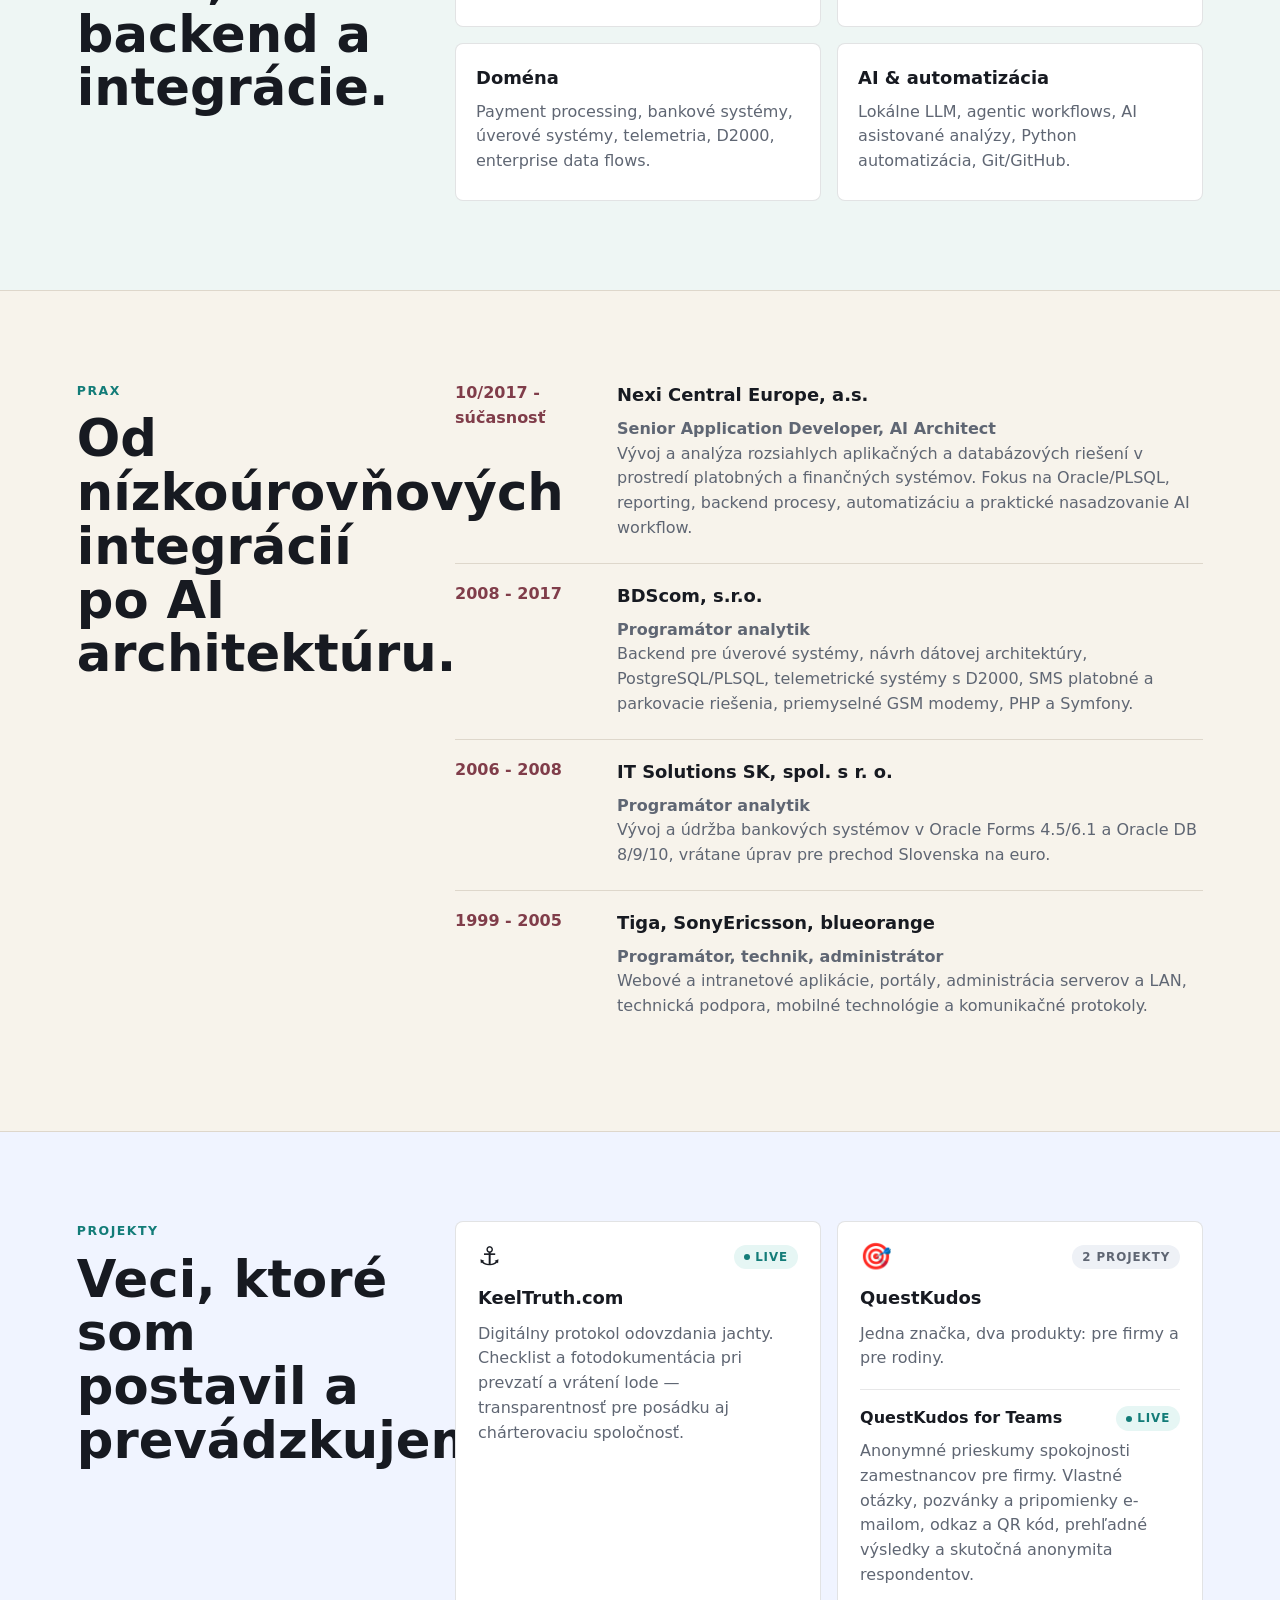
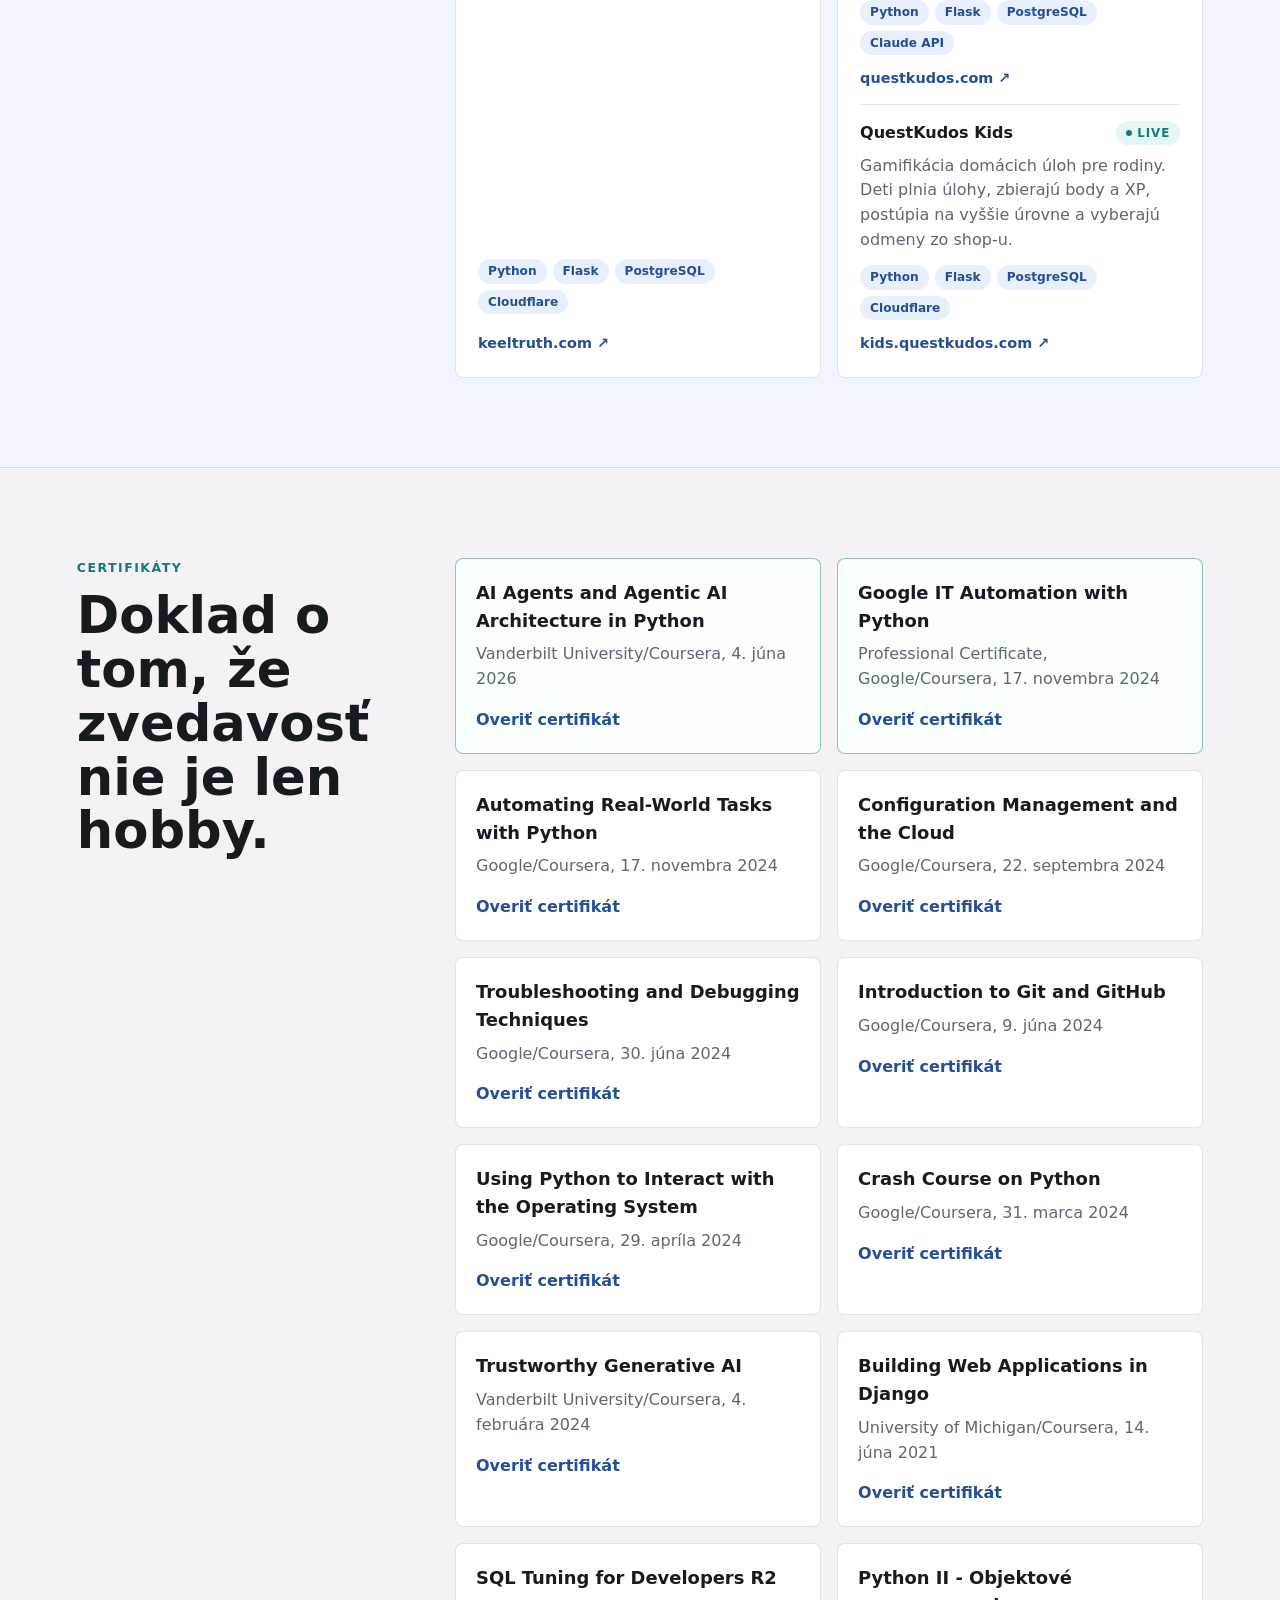
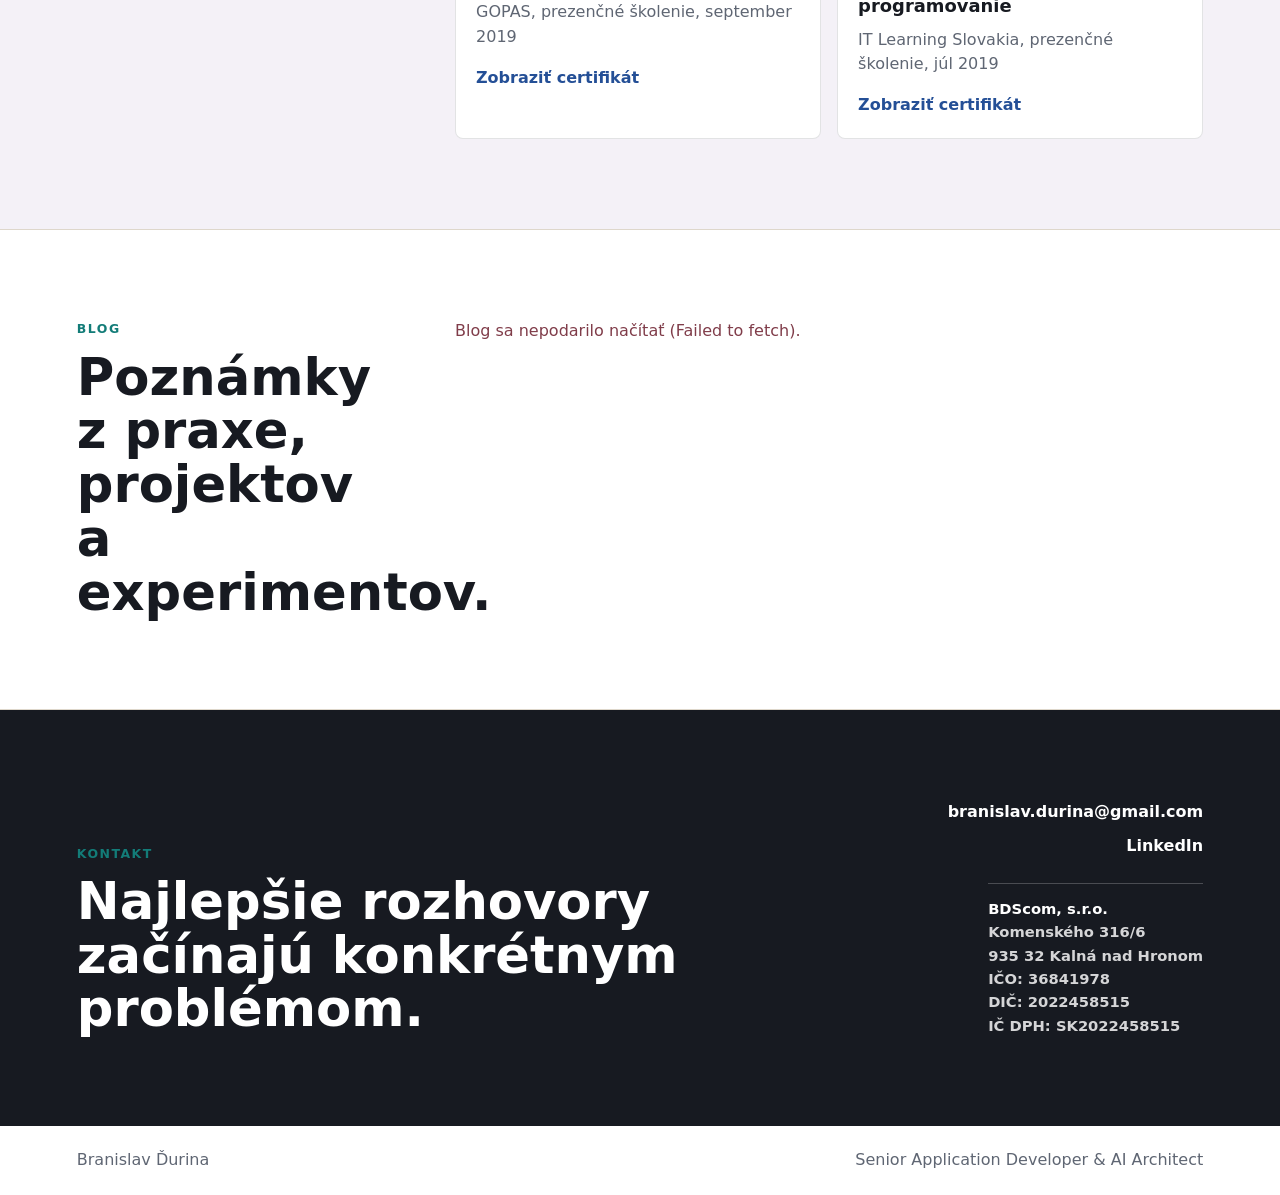
==== commit 629b700d: "fix: show in-person training certificates as links instead of inline scans Co-Authored-By: Claude Op" ====
--- a/index.html
+++ b/index.html
@@ -246,67 +246,63 @@
         <article class="cert-card featured">
           <h3>AI Agents and Agentic AI Architecture in Python</h3>
           <p>Vanderbilt University/Coursera, 4. júna 2026</p>
-          <a href="https://www.coursera.org/account/accomplishments/verify/810QAFETGCQF">Overiť certifikát</a>
+          <a href="https://www.coursera.org/account/accomplishments/verify/810QAFETGCQF" target="_blank" rel="noopener">Overiť certifikát</a>
         </article>
         <article class="cert-card featured">
           <h3>Google IT Automation with Python</h3>
           <p>Professional Certificate, Google/Coursera, 17. novembra 2024</p>
-          <a href="https://coursera.org/verify/professional-cert/6PUX1613VMT2">Overiť certifikát</a>
+          <a href="https://coursera.org/verify/professional-cert/6PUX1613VMT2" target="_blank" rel="noopener">Overiť certifikát</a>
         </article>
         <article class="cert-card">
           <h3>Automating Real-World Tasks with Python</h3>
           <p>Google/Coursera, 17. novembra 2024</p>
-          <a href="https://coursera.org/verify/0P07EY0A3JIQ">Overiť certifikát</a>
+          <a href="https://coursera.org/verify/0P07EY0A3JIQ" target="_blank" rel="noopener">Overiť certifikát</a>
         </article>
         <article class="cert-card">
           <h3>Configuration Management and the Cloud</h3>
           <p>Google/Coursera, 22. septembra 2024</p>
-          <a href="https://coursera.org/verify/G2LVGT5CZKJ5">Overiť certifikát</a>
+          <a href="https://coursera.org/verify/G2LVGT5CZKJ5" target="_blank" rel="noopener">Overiť certifikát</a>
         </article>
         <article class="cert-card">
           <h3>Troubleshooting and Debugging Techniques</h3>
           <p>Google/Coursera, 30. júna 2024</p>
-          <a href="https://coursera.org/verify/4E97GPVCS6V2">Overiť certifikát</a>
+          <a href="https://coursera.org/verify/4E97GPVCS6V2" target="_blank" rel="noopener">Overiť certifikát</a>
         </article>
         <article class="cert-card">
           <h3>Introduction to Git and GitHub</h3>
           <p>Google/Coursera, 9. júna 2024</p>
-          <a href="https://coursera.org/verify/ED6C5YABGMQM">Overiť certifikát</a>
+          <a href="https://coursera.org/verify/ED6C5YABGMQM" target="_blank" rel="noopener">Overiť certifikát</a>
         </article>
         <article class="cert-card">
           <h3>Using Python to Interact with the Operating System</h3>
           <p>Google/Coursera, 29. apríla 2024</p>
-          <a href="https://coursera.org/verify/3Q5EME3G4PT9">Overiť certifikát</a>
+          <a href="https://coursera.org/verify/3Q5EME3G4PT9" target="_blank" rel="noopener">Overiť certifikát</a>
         </article>
         <article class="cert-card">
           <h3>Crash Course on Python</h3>
           <p>Google/Coursera, 31. marca 2024</p>
-          <a href="https://coursera.org/verify/9P7S3YLVNGZR">Overiť certifikát</a>
+          <a href="https://coursera.org/verify/9P7S3YLVNGZR" target="_blank" rel="noopener">Overiť certifikát</a>
         </article>
         <article class="cert-card">
           <h3>Trustworthy Generative AI</h3>
           <p>Vanderbilt University/Coursera, 4. februára 2024</p>
-          <a href="https://coursera.org/verify/542493R3677S">Overiť certifikát</a>
+          <a href="https://coursera.org/verify/542493R3677S" target="_blank" rel="noopener">Overiť certifikát</a>
         </article>
         <article class="cert-card">
           <h3>Building Web Applications in Django</h3>
           <p>University of Michigan/Coursera, 14. júna 2021</p>
-          <a href="https://coursera.org/verify/PNFKXG9GSY5X">Overiť certifikát</a>
+          <a href="https://coursera.org/verify/PNFKXG9GSY5X" target="_blank" rel="noopener">Overiť certifikát</a>
         </article>
         <article class="cert-card">
           <h3>SQL Tuning for Developers R2</h3>
-          <p>GOPAS, september 2019</p>
-          <span class="cert-note">Prezenčné odborné školenie</span>
+          <p>GOPAS, prezenčné školenie, september 2019</p>
+          <a href="assets/certificate-1.jpg" target="_blank" rel="noopener">Zobraziť certifikát</a>
         </article>
         <article class="cert-card">
           <h3>Python II - Objektové programovanie</h3>
-          <p>IT Learning Slovakia, júl 2019</p>
-          <span class="cert-note">Prezenčné odborné školenie</span>
-        </article>
-      </div>
-      <div class="certificate-media" aria-label="Náhľady prezenčných certifikátov">
-        <img src="assets/certificate-1.jpg" alt="Náhľad prezenčného odborného certifikátu Branislava Ďurinu">
-        <img src="assets/certificate-2.jpg" alt="Náhľad prezenčného odborného certifikátu Branislava Ďurinu">
+          <p>IT Learning Slovakia, prezenčné školenie, júl 2019</p>
+          <a href="assets/certificate-2.jpg" target="_blank" rel="noopener">Zobraziť certifikát</a>
+        </article>
       </div>
     </section>
 
--- a/styles.css
+++ b/styles.css
@@ -444,23 +444,6 @@
   font-weight: 740;
 }
 
-.certificate-media {
-  grid-column: 2;
-  display: grid;
-  grid-template-columns: repeat(2, minmax(0, 1fr));
-  gap: 16px;
-  margin-top: 18px;
-}
-
-.certificate-media img {
-  width: 100%;
-  aspect-ratio: 1.414 / 1;
-  object-fit: cover;
-  border: 1px solid rgba(23, 26, 33, 0.16);
-  border-radius: 8px;
-  background: #fff;
-}
-
 .contact-band {
   display: grid;
   grid-template-columns: minmax(0, 1fr) auto;
@@ -507,10 +490,6 @@
     min-height: auto;
   }
 
-  .certificate-media {
-    grid-column: 1;
-  }
-
   .contact-links {
     justify-items: start;
   }
@@ -519,8 +498,7 @@
 @media (max-width: 620px) {
   .stack-grid,
   .cert-grid,
-  .project-grid,
-  .certificate-media {
+  .project-grid {
     grid-template-columns: 1fr;
   }
 
@@ -562,13 +540,6 @@
 .cert-card.featured {
   border-color: rgba(19, 124, 120, 0.45);
   background: #f8fffd;
-}
-
-.cert-note {
-  display: inline-flex;
-  margin-top: 16px;
-  color: var(--wine);
-  font-weight: 760;
 }
 
 
